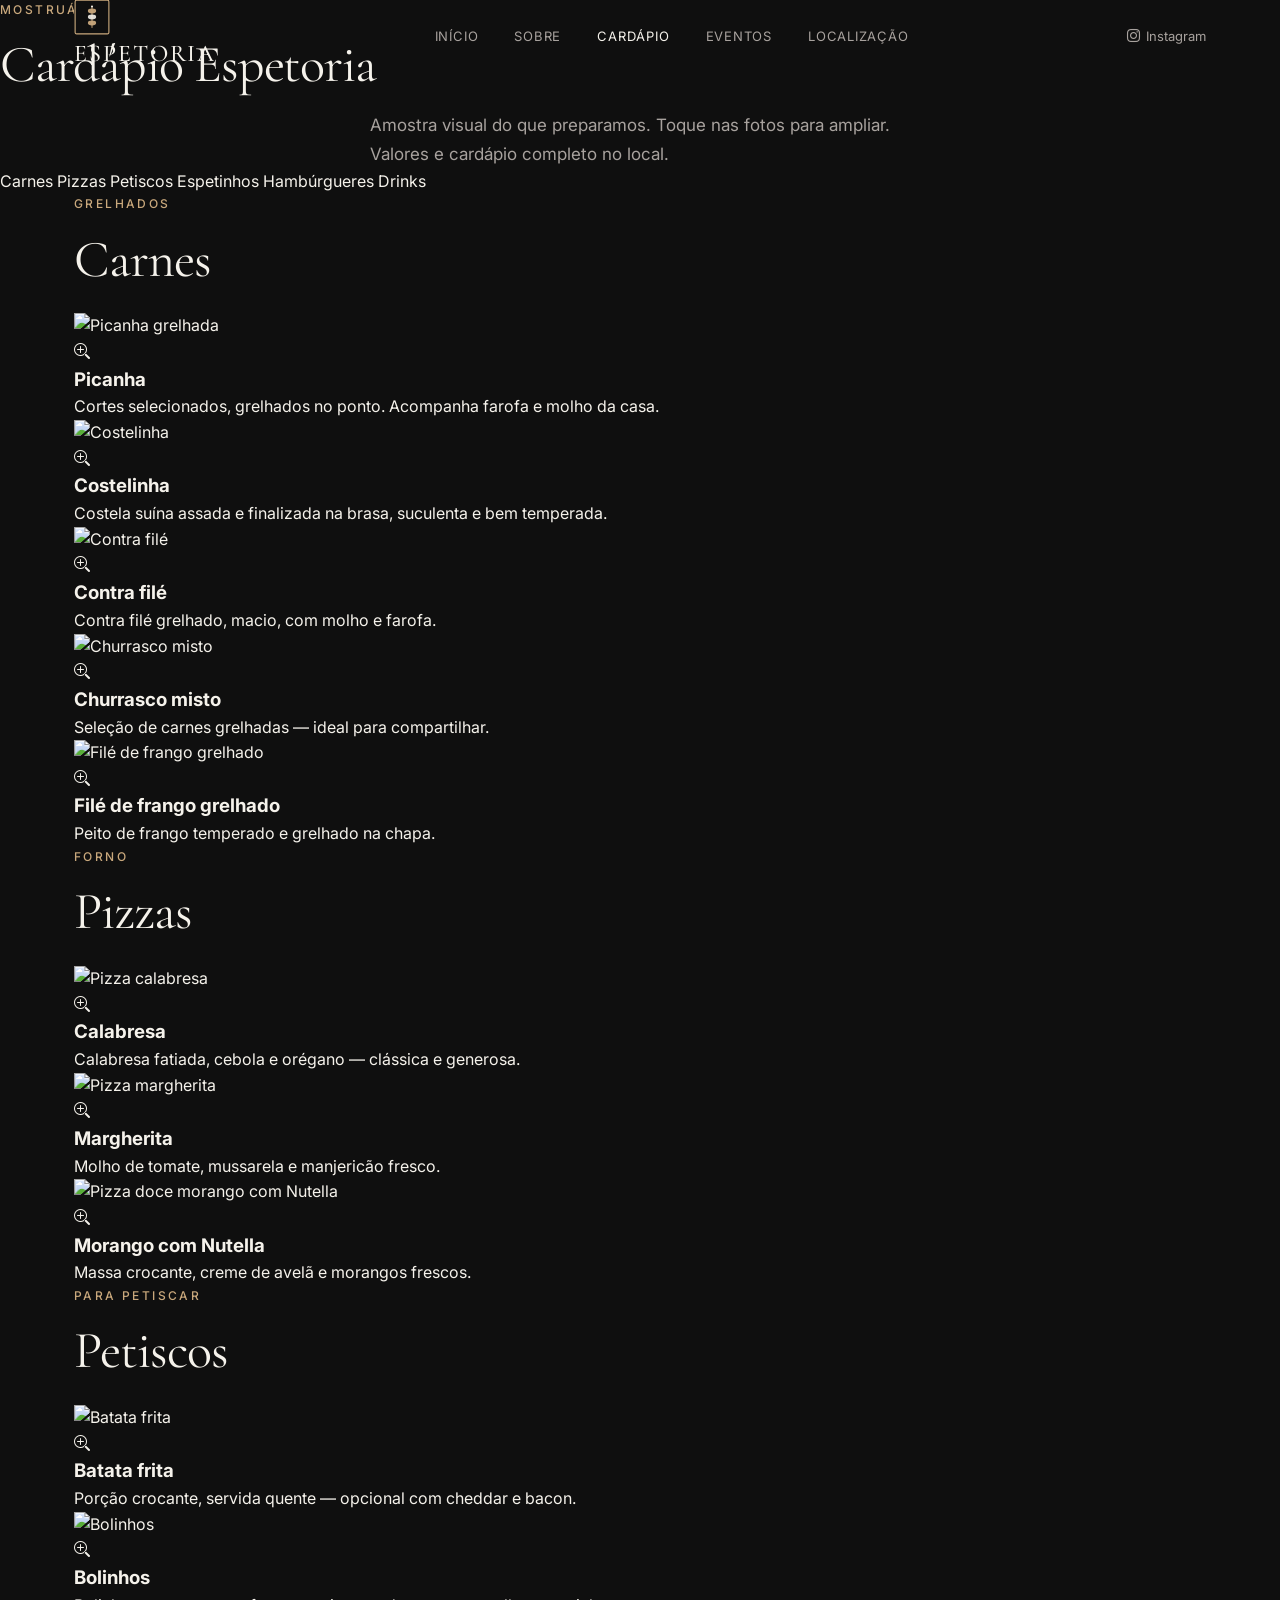
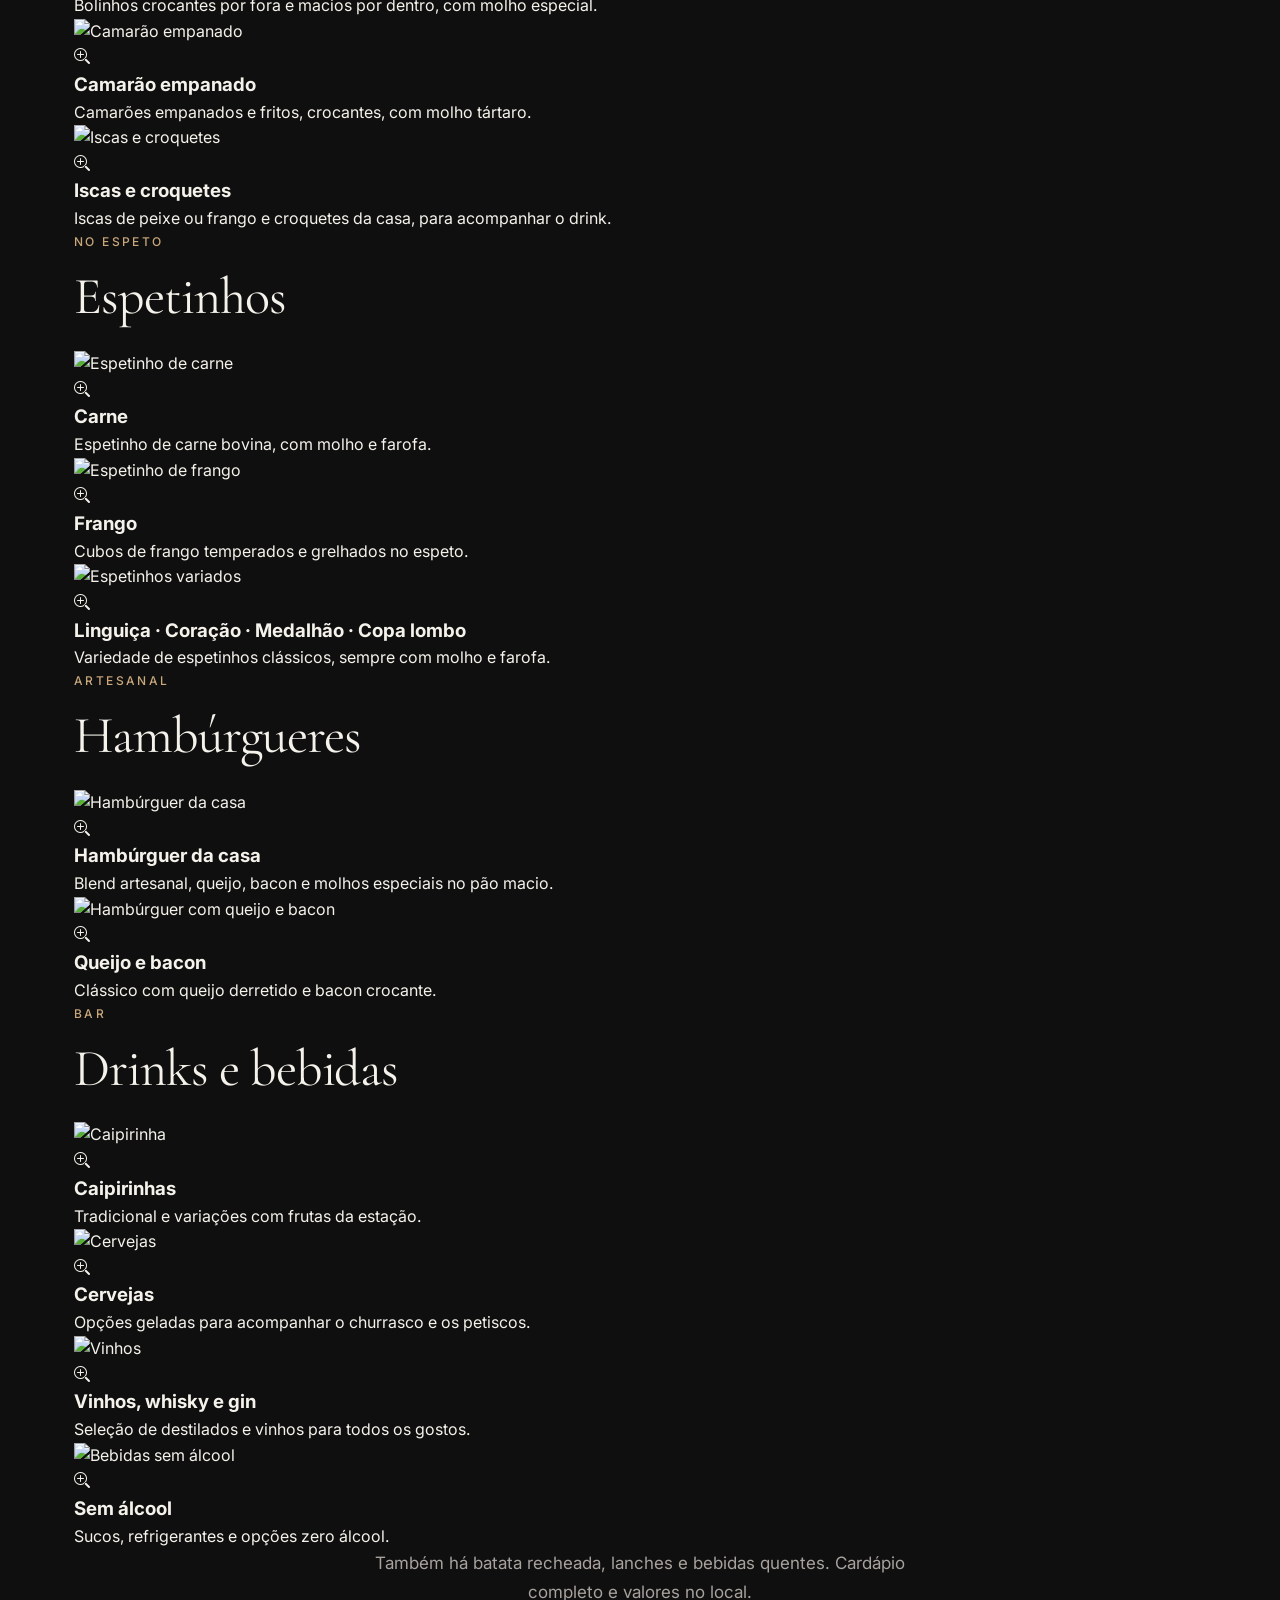
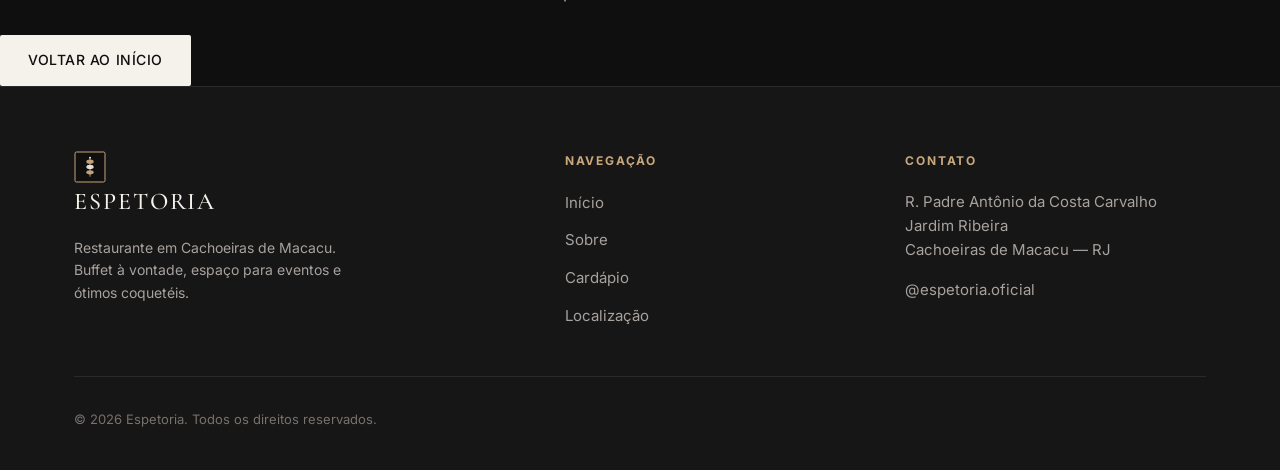
==== cardapio.html @ c61e9f89 "trocas" ====
<!DOCTYPE html>
<html lang="pt-BR">
<head>
  <meta charset="UTF-8">
  <meta name="viewport" content="width=device-width, initial-scale=1.0">
  <title>Cardápio — Espetoria</title>
  <meta name="description" content="Mostruário visual do cardápio da Espetoria: carnes, pizzas, petiscos, espetinhos, hambúrgueres e drinks. Sem preços — valores no local.">
  
  <link rel="icon" type="image/svg+xml" href="assets/favicon.svg">
  <link rel="apple-touch-icon" href="assets/favicon.svg">
  <link rel="manifest" href="assets/site.webmanifest">
  
  <link rel="preconnect" href="https://fonts.googleapis.com">
  <link rel="preconnect" href="https://fonts.gstatic.com" crossorigin>
  <link href="https://fonts.googleapis.com/css2?family=Cormorant+Garamond:ital,wght@0,400;0,500;0,600;1,400&family=Inter:wght@300;400;500;600&display=swap" rel="stylesheet">
  <link rel="stylesheet" href="https://cdn.jsdelivr.net/npm/bootstrap-icons@1.11.3/font/bootstrap-icons.min.css">
  <link rel="stylesheet" href="css/style.css">
</head>
<body>
  <header class="navbar scrolled" role="banner">
    <div class="container">
      <a href="index.html#inicio" class="logo" aria-label="Espetoria — Início">
        <img src="assets/logo.svg" alt="" width="36" height="36" class="logo-mark">
        <span>Espetoria</span>
      </a>
      
      <nav class="nav-links" aria-label="Navegação principal">
        <a href="index.html#inicio">Início</a>
        <a href="index.html#sobre">Sobre</a>
        <a href="cardapio.html" class="active">Cardápio</a>
        <a href="index.html#eventos">Eventos</a>
        <a href="index.html#localizacao">Localização</a>
      </nav>
      
      <a href="https://www.instagram.com/espetoria.oficial/" target="_blank" rel="noopener noreferrer" class="nav-instagram" aria-label="Instagram da Espetoria">
        <i class="bi bi-instagram" aria-hidden="true"></i>
        <span>Instagram</span>
      </a>
      
      <button class="menu-toggle" aria-label="Abrir menu" aria-expanded="false" aria-controls="mobile-nav">
        <span></span>
        <span></span>
        <span></span>
      </button>
    </div>
  </header>
  
  <div class="mobile-backdrop" id="mobile-backdrop" hidden></div>
  <nav class="mobile-nav" id="mobile-nav" aria-label="Menu mobile">
    <div class="mobile-nav-header">
      <a href="index.html#inicio" class="logo mobile-nav-logo">
        <img src="assets/logo.svg" alt="" width="32" height="32" class="logo-mark">
        <span>Espetoria</span>
      </a>
      <button class="mobile-nav-close" aria-label="Fechar menu" type="button">
        <span></span>
        <span></span>
      </button>
    </div>
    <div class="mobile-nav-body">
      <a href="index.html#inicio">Início</a>
      <a href="index.html#sobre">Sobre</a>
      <a href="cardapio.html">Cardápio</a>
      <a href="index.html#eventos">Eventos</a>
      <a href="index.html#galeria">Galeria</a>
      <a href="index.html#localizacao">Localização</a>
    </div>
    <div class="mobile-nav-footer">
      <a href="https://www.instagram.com/espetoria.oficial/" target="_blank" rel="noopener noreferrer" class="mobile-ig">
        <i class="bi bi-instagram" aria-hidden="true"></i>
        Instagram
      </a>
      <a href="https://wa.me/5521996330508" target="_blank" rel="noopener noreferrer" class="mobile-wa">
        <i class="bi bi-whatsapp" aria-hidden="true"></i>
        WhatsApp
      </a>
    </div>
  </nav>

  <main class="menu-page">
    <div class="menu-hero">
      <p class="section-label">Mostruário</p>
      <h1 class="section-title" style="margin-bottom: 16px;">Cardápio Espetoria</h1>
      <p class="section-text" style="margin: 0 auto;">
        Amostra visual do que preparamos. Toque nas fotos para ampliar. Valores e cardápio completo no local.
      </p>
    </div>

    <nav class="menu-cats" aria-label="Categorias do cardápio">
      <a href="#carnes" class="menu-cat-link">Carnes</a>
      <a href="#pizzas" class="menu-cat-link">Pizzas</a>
      <a href="#petiscos" class="menu-cat-link">Petiscos</a>
      <a href="#espetinhos" class="menu-cat-link">Espetinhos</a>
      <a href="#hamburgueres" class="menu-cat-link">Hambúrgueres</a>
      <a href="#drinks" class="menu-cat-link">Drinks</a>
    </nav>

    <!-- CARNES -->
    <section class="menu-section" id="carnes">
      <div class="container">
        <div class="menu-section-header">
          <p class="section-label">Grelhados</p>
          <h2 class="section-title">Carnes</h2>
        </div>
        <div class="dish-grid">
          <article class="dish-card">
            <div class="dish-card-img" data-lightbox data-src="https://images.unsplash.com/photo-1544025162-d76694265947?w=1400&q=85" data-caption="Picanha">
              <img src="https://images.unsplash.com/photo-1544025162-d76694265947?w=800&q=80" alt="Picanha grelhada" loading="lazy" decoding="async">
              <span class="dish-zoom-hint"><i class="bi bi-zoom-in"></i></span>
            </div>
            <div class="dish-card-body">
              <h3>Picanha</h3>
              <p>Cortes selecionados, grelhados no ponto. Acompanha farofa e molho da casa.</p>
            </div>
          </article>
          <article class="dish-card">
            <div class="dish-card-img" data-lightbox data-src="https://images.unsplash.com/photo-1529692236671-f1f6cf9683ba?w=1400&q=85" data-caption="Costelinha">
              <img src="https://images.unsplash.com/photo-1529692236671-f1f6cf9683ba?w=800&q=80" alt="Costelinha" loading="lazy" decoding="async">
              <span class="dish-zoom-hint"><i class="bi bi-zoom-in"></i></span>
            </div>
            <div class="dish-card-body">
              <h3>Costelinha</h3>
              <p>Costela suína assada e finalizada na brasa, suculenta e bem temperada.</p>
            </div>
          </article>
          <article class="dish-card">
            <div class="dish-card-img" data-lightbox data-src="https://images.unsplash.com/photo-1600891964092-4316c288032e?w=1400&q=85" data-caption="Contra filé">
              <img src="https://images.unsplash.com/photo-1600891964092-4316c288032e?w=800&q=80" alt="Contra filé" loading="lazy" decoding="async">
              <span class="dish-zoom-hint"><i class="bi bi-zoom-in"></i></span>
            </div>
            <div class="dish-card-body">
              <h3>Contra filé</h3>
              <p>Contra filé grelhado, macio, com molho e farofa.</p>
            </div>
          </article>
          <article class="dish-card">
            <div class="dish-card-img" data-lightbox data-src="https://images.unsplash.com/photo-1555939594-58d7cb561ad1?w=1400&q=85" data-caption="Churrasco misto">
              <img src="https://images.unsplash.com/photo-1555939594-58d7cb561ad1?w=800&q=80" alt="Churrasco misto" loading="lazy" decoding="async">
              <span class="dish-zoom-hint"><i class="bi bi-zoom-in"></i></span>
            </div>
            <div class="dish-card-body">
              <h3>Churrasco misto</h3>
              <p>Seleção de carnes grelhadas — ideal para compartilhar.</p>
            </div>
          </article>
          <article class="dish-card">
            <div class="dish-card-img" data-lightbox data-src="https://images.unsplash.com/photo-1598103442097-8b74394b95c6?w=1400&q=85" data-caption="Filé de frango grelhado">
              <img src="https://images.unsplash.com/photo-1598103442097-8b74394b95c6?w=800&q=80" alt="Filé de frango grelhado" loading="lazy" decoding="async">
              <span class="dish-zoom-hint"><i class="bi bi-zoom-in"></i></span>
            </div>
            <div class="dish-card-body">
              <h3>Filé de frango grelhado</h3>
              <p>Peito de frango temperado e grelhado na chapa.</p>
            </div>
          </article>
        </div>
      </div>
    </section>

    <!-- PIZZAS -->
    <section class="menu-section" id="pizzas">
      <div class="container">
        <div class="menu-section-header">
          <p class="section-label">Forno</p>
          <h2 class="section-title">Pizzas</h2>
        </div>
        <div class="dish-grid">
          <article class="dish-card">
            <div class="dish-card-img" data-lightbox data-src="https://images.unsplash.com/photo-1565299624946-b28f40a0ae38?w=1400&q=85" data-caption="Pizza calabresa">
              <img src="https://images.unsplash.com/photo-1565299624946-b28f40a0ae38?w=800&q=80" alt="Pizza calabresa" loading="lazy" decoding="async">
              <span class="dish-zoom-hint"><i class="bi bi-zoom-in"></i></span>
            </div>
            <div class="dish-card-body">
              <h3>Calabresa</h3>
              <p>Calabresa fatiada, cebola e orégano — clássica e generosa.</p>
            </div>
          </article>
          <article class="dish-card">
            <div class="dish-card-img" data-lightbox data-src="https://images.unsplash.com/photo-1574071318508-1cdbab80d002?w=1400&q=85" data-caption="Pizza margherita">
              <img src="https://images.unsplash.com/photo-1574071318508-1cdbab80d002?w=800&q=80" alt="Pizza margherita" loading="lazy" decoding="async">
              <span class="dish-zoom-hint"><i class="bi bi-zoom-in"></i></span>
            </div>
            <div class="dish-card-body">
              <h3>Margherita</h3>
              <p>Molho de tomate, mussarela e manjericão fresco.</p>
            </div>
          </article>
          <article class="dish-card">
            <div class="dish-card-img" data-lightbox data-src="https://images.unsplash.com/photo-1513104890138-7c749659a591?w=1400&q=85" data-caption="Morango com Nutella">
              <img src="https://images.unsplash.com/photo-1513104890138-7c749659a591?w=800&q=80" alt="Pizza doce morango com Nutella" loading="lazy" decoding="async">
              <span class="dish-zoom-hint"><i class="bi bi-zoom-in"></i></span>
            </div>
            <div class="dish-card-body">
              <h3>Morango com Nutella</h3>
              <p>Massa crocante, creme de avelã e morangos frescos.</p>
            </div>
          </article>
        </div>
      </div>
    </section>

    <!-- PETISCOS -->
    <section class="menu-section" id="petiscos">
      <div class="container">
        <div class="menu-section-header">
          <p class="section-label">Para petiscar</p>
          <h2 class="section-title">Petiscos</h2>
        </div>
        <div class="dish-grid">
          <article class="dish-card">
            <div class="dish-card-img" data-lightbox data-src="https://images.unsplash.com/photo-1630384060421-cb20d0e0649d?w=1400&q=85" data-caption="Batata frita">
              <img src="https://images.unsplash.com/photo-1630384060421-cb20d0e0649d?w=800&q=80" alt="Batata frita" loading="lazy" decoding="async">
              <span class="dish-zoom-hint"><i class="bi bi-zoom-in"></i></span>
            </div>
            <div class="dish-card-body">
              <h3>Batata frita</h3>
              <p>Porção crocante, servida quente — opcional com cheddar e bacon.</p>
            </div>
          </article>
          <article class="dish-card">
            <div class="dish-card-img" data-lightbox data-src="https://images.unsplash.com/photo-1601050690597-df0568f70950?w=1400&q=85" data-caption="Bolinhos">
              <img src="https://images.unsplash.com/photo-1601050690597-df0568f70950?w=800&q=80" alt="Bolinhos" loading="lazy" decoding="async">
              <span class="dish-zoom-hint"><i class="bi bi-zoom-in"></i></span>
            </div>
            <div class="dish-card-body">
              <h3>Bolinhos</h3>
              <p>Bolinhos crocantes por fora e macios por dentro, com molho especial.</p>
            </div>
          </article>
          <article class="dish-card">
            <div class="dish-card-img" data-lightbox data-src="https://images.unsplash.com/photo-1599487488170-d11ec9c172f3?w=1400&q=85" data-caption="Camarão empanado">
              <img src="https://images.unsplash.com/photo-1599487488170-d11ec9c172f3?w=800&q=80" alt="Camarão empanado" loading="lazy" decoding="async">
              <span class="dish-zoom-hint"><i class="bi bi-zoom-in"></i></span>
            </div>
            <div class="dish-card-body">
              <h3>Camarão empanado</h3>
              <p>Camarões empanados e fritos, crocantes, com molho tártaro.</p>
            </div>
          </article>
          <article class="dish-card">
            <div class="dish-card-img" data-lightbox data-src="https://images.unsplash.com/photo-1626645738196-c2a7c87a8f58?w=1400&q=85" data-caption="Iscas e croquetes">
              <img src="https://images.unsplash.com/photo-1626645738196-c2a7c87a8f58?w=800&q=80" alt="Iscas e croquetes" loading="lazy" decoding="async">
              <span class="dish-zoom-hint"><i class="bi bi-zoom-in"></i></span>
            </div>
            <div class="dish-card-body">
              <h3>Iscas e croquetes</h3>
              <p>Iscas de peixe ou frango e croquetes da casa, para acompanhar o drink.</p>
            </div>
          </article>
        </div>
      </div>
    </section>

    <!-- ESPETINHOS -->
    <section class="menu-section" id="espetinhos">
      <div class="container">
        <div class="menu-section-header">
          <p class="section-label">No espeto</p>
          <h2 class="section-title">Espetinhos</h2>
        </div>
        <div class="dish-grid">
          <article class="dish-card">
            <div class="dish-card-img" data-lightbox data-src="https://images.unsplash.com/photo-1555939594-58d7cb561ad1?w=1400&q=85" data-caption="Espetinho de carne">
              <img src="https://images.unsplash.com/photo-1555939594-58d7cb561ad1?w=800&q=80" alt="Espetinho de carne" loading="lazy" decoding="async">
              <span class="dish-zoom-hint"><i class="bi bi-zoom-in"></i></span>
            </div>
            <div class="dish-card-body">
              <h3>Carne</h3>
              <p>Espetinho de carne bovina, com molho e farofa.</p>
            </div>
          </article>
          <article class="dish-card">
            <div class="dish-card-img" data-lightbox data-src="https://images.unsplash.com/photo-1527477396000-e27163b481c2?w=1400&q=85" data-caption="Espetinho de frango">
              <img src="https://images.unsplash.com/photo-1527477396000-e27163b481c2?w=800&q=80" alt="Espetinho de frango" loading="lazy" decoding="async">
              <span class="dish-zoom-hint"><i class="bi bi-zoom-in"></i></span>
            </div>
            <div class="dish-card-body">
              <h3>Frango</h3>
              <p>Cubos de frango temperados e grelhados no espeto.</p>
            </div>
          </article>
          <article class="dish-card">
            <div class="dish-card-img" data-lightbox data-src="https://images.unsplash.com/photo-1603360946369-dc9bb6258143?w=1400&q=85" data-caption="Linguiça, coração, medalhão e copa lombo">
              <img src="https://images.unsplash.com/photo-1603360946369-dc9bb6258143?w=800&q=80" alt="Espetinhos variados" loading="lazy" decoding="async">
              <span class="dish-zoom-hint"><i class="bi bi-zoom-in"></i></span>
            </div>
            <div class="dish-card-body">
              <h3>Linguiça · Coração · Medalhão · Copa lombo</h3>
              <p>Variedade de espetinhos clássicos, sempre com molho e farofa.</p>
            </div>
          </article>
        </div>
      </div>
    </section>

    <!-- HAMBÚRGUERES -->
    <section class="menu-section" id="hamburgueres">
      <div class="container">
        <div class="menu-section-header">
          <p class="section-label">Artesanal</p>
          <h2 class="section-title">Hambúrgueres</h2>
        </div>
        <div class="dish-grid">
          <article class="dish-card">
            <div class="dish-card-img" data-lightbox data-src="https://images.unsplash.com/photo-1568901346375-23c9450c58cd?w=1400&q=85" data-caption="Hambúrguer da casa">
              <img src="https://images.unsplash.com/photo-1568901346375-23c9450c58cd?w=800&q=80" alt="Hambúrguer da casa" loading="lazy" decoding="async">
              <span class="dish-zoom-hint"><i class="bi bi-zoom-in"></i></span>
            </div>
            <div class="dish-card-body">
              <h3>Hambúrguer da casa</h3>
              <p>Blend artesanal, queijo, bacon e molhos especiais no pão macio.</p>
            </div>
          </article>
          <article class="dish-card">
            <div class="dish-card-img" data-lightbox data-src="https://images.unsplash.com/photo-1553979459-d2229ba7433b?w=1400&q=85" data-caption="Queijo e bacon">
              <img src="https://images.unsplash.com/photo-1553979459-d2229ba7433b?w=800&q=80" alt="Hambúrguer com queijo e bacon" loading="lazy" decoding="async">
              <span class="dish-zoom-hint"><i class="bi bi-zoom-in"></i></span>
            </div>
            <div class="dish-card-body">
              <h3>Queijo e bacon</h3>
              <p>Clássico com queijo derretido e bacon crocante.</p>
            </div>
          </article>
        </div>
      </div>
    </section>

    <!-- DRINKS -->
    <section class="menu-section" id="drinks">
      <div class="container">
        <div class="menu-section-header">
          <p class="section-label">Bar</p>
          <h2 class="section-title">Drinks e bebidas</h2>
        </div>
        <div class="dish-grid">
          <article class="dish-card">
            <div class="dish-card-img" data-lightbox data-src="https://images.unsplash.com/photo-1514362545857-3bc165247c3a?w=1400&q=85" data-caption="Caipirinhas">
              <img src="https://images.unsplash.com/photo-1514362545857-3bc165247c3a?w=800&q=80" alt="Caipirinha" loading="lazy" decoding="async">
              <span class="dish-zoom-hint"><i class="bi bi-zoom-in"></i></span>
            </div>
            <div class="dish-card-body">
              <h3>Caipirinhas</h3>
              <p>Tradicional e variações com frutas da estação.</p>
            </div>
          </article>
          <article class="dish-card">
            <div class="dish-card-img" data-lightbox data-src="https://images.unsplash.com/photo-1608270586620-248524c67de9?w=1400&q=85" data-caption="Cervejas">
              <img src="https://images.unsplash.com/photo-1608270586620-248524c67de9?w=800&q=80" alt="Cervejas" loading="lazy" decoding="async">
              <span class="dish-zoom-hint"><i class="bi bi-zoom-in"></i></span>
            </div>
            <div class="dish-card-body">
              <h3>Cervejas</h3>
              <p>Opções geladas para acompanhar o churrasco e os petiscos.</p>
            </div>
          </article>
          <article class="dish-card">
            <div class="dish-card-img" data-lightbox data-src="https://images.unsplash.com/photo-1510812431401-41d2bd2722f3?w=1400&q=85" data-caption="Vinhos, whisky e gin">
              <img src="https://images.unsplash.com/photo-1510812431401-41d2bd2722f3?w=800&q=80" alt="Vinhos" loading="lazy" decoding="async">
              <span class="dish-zoom-hint"><i class="bi bi-zoom-in"></i></span>
            </div>
            <div class="dish-card-body">
              <h3>Vinhos, whisky e gin</h3>
              <p>Seleção de destilados e vinhos para todos os gostos.</p>
            </div>
          </article>
          <article class="dish-card">
            <div class="dish-card-img" data-lightbox data-src="https://images.unsplash.com/photo-1544145945-f90425340c7e?w=1400&q=85" data-caption="Bebidas sem álcool">
              <img src="https://images.unsplash.com/photo-1544145945-f90425340c7e?w=800&q=80" alt="Bebidas sem álcool" loading="lazy" decoding="async">
              <span class="dish-zoom-hint"><i class="bi bi-zoom-in"></i></span>
            </div>
            <div class="dish-card-body">
              <h3>Sem álcool</h3>
              <p>Sucos, refrigerantes e opções zero álcool.</p>
            </div>
          </article>
        </div>
      </div>
    </section>

    <div class="menu-back">
      <p class="section-text" style="margin: 0 auto 28px; text-align: center;">
        Também há batata recheada, lanches e bebidas quentes. Cardápio completo e valores no local.
      </p>
      <a href="index.html#inicio" class="btn btn-primary">Voltar ao início</a>
    </div>
  </main>

  <!-- Lightbox -->
  <div class="lightbox" id="lightbox" role="dialog" aria-modal="true" aria-label="Ampliar imagem" hidden>
    <button class="lightbox-close" id="lightbox-close" aria-label="Fechar">
      <i class="bi bi-x-lg"></i>
    </button>
    <button class="lightbox-nav lightbox-prev" id="lightbox-prev" aria-label="Anterior">
      <i class="bi bi-chevron-left"></i>
    </button>
    <div class="lightbox-inner">
      <img class="lightbox-img" id="lightbox-img" src="" alt="">
      <p class="lightbox-caption" id="lightbox-caption"></p>
    </div>
    <button class="lightbox-nav lightbox-next" id="lightbox-next" aria-label="Próxima">
      <i class="bi bi-chevron-right"></i>
    </button>
  </div>

  <footer class="footer" role="contentinfo">
    <div class="container">
      <div class="footer-grid">
        <div class="footer-brand">
          <a href="index.html#inicio" class="logo">
            <img src="assets/logo.svg" alt="" width="32" height="32" class="logo-mark">
            <span>Espetoria</span>
          </a>
          <p>Restaurante em Cachoeiras de Macacu. Buffet à vontade, espaço para eventos e ótimos coquetéis.</p>
        </div>
        <div class="footer-nav">
          <h4>Navegação</h4>
          <ul>
            <li><a href="index.html#inicio">Início</a></li>
            <li><a href="index.html#sobre">Sobre</a></li>
            <li><a href="cardapio.html">Cardápio</a></li>
            <li><a href="index.html#localizacao">Localização</a></li>
          </ul>
        </div>
        <div class="footer-contact">
          <h4>Contato</h4>
          <p>R. Padre Antônio da Costa Carvalho<br>Jardim Ribeira<br>Cachoeiras de Macacu — RJ</p>
          <p style="margin-top: 16px;">
            <a href="https://www.instagram.com/espetoria.oficial/" target="_blank" rel="noopener noreferrer">@espetoria.oficial</a>
          </p>
        </div>
      </div>
      <div class="footer-bottom">
        <span>&copy; 2026 Espetoria. Todos os direitos reservados.</span>
      </div>
    </div>
  </footer>

  <script src="js/app.js" defer></script>
</body>
</html>
---- css/style.css ----
/* ============================================
   ESPETORIA — Premium Institutional Website
   ============================================ */

:root {
  --color-bg: #0f0f0f;
  --color-bg-alt: #161616;
  --color-surface: #1c1c1c;
  --color-text: #f5f2eb;
  --color-text-muted: #a8a29e;
  --color-text-soft: #78716c;
  --color-border: #2a2a2a;
  --color-accent: #c9a87c;
  --color-accent-soft: rgba(201, 168, 124, 0.15);
  --color-white: #ffffff;
  --color-offwhite: #faf8f5;
  
  --font-serif: "Cormorant Garamond", Georgia, "Times New Roman", serif;
  --font-sans: "Inter", -apple-system, BlinkMacSystemFont, "Segoe UI", Roboto, sans-serif;
  
  --container: 1180px;
  --nav-height: 72px;
  --transition: 0.3s cubic-bezier(0.4, 0, 0.2, 1);
  --radius: 2px;
}

*, *::before, *::after {
  box-sizing: border-box;
  margin: 0;
  padding: 0;
}

html {
  scroll-behavior: smooth;
  -webkit-text-size-adjust: 100%;
}

body {
  font-family: var(--font-sans);
  font-size: 16px;
  line-height: 1.6;
  color: var(--color-text);
  background-color: var(--color-bg);
  -webkit-font-smoothing: antialiased;
  -moz-osx-font-smoothing: grayscale;
  overflow-x: hidden;
}

img {
  max-width: 100%;
  height: auto;
  display: block;
}

a {
  color: inherit;
  text-decoration: none;
  transition: color var(--transition);
}

button {
  font-family: inherit;
  border: none;
  background: none;
  cursor: pointer;
  color: inherit;
}

ul, ol {
  list-style: none;
}

/* Focus visible for accessibility */
:focus-visible {
  outline: 2px solid var(--color-accent);
  outline-offset: 3px;
}

/* Reduced motion */
@media (prefers-reduced-motion: reduce) {
  html { scroll-behavior: auto; }
  *, *::before, *::after {
    animation-duration: 0.01ms !important;
    animation-iteration-count: 1 !important;
    transition-duration: 0.01ms !important;
  }
}

/* ========== UTILITIES ========== */
.container {
  width: 100%;
  max-width: var(--container);
  margin: 0 auto;
  padding: 0 24px;
}

.section {
  padding: 100px 0;
}

.section-label {
  font-size: 0.75rem;
  letter-spacing: 0.2em;
  text-transform: uppercase;
  color: var(--color-accent);
  margin-bottom: 16px;
  font-weight: 500;
}

.section-title {
  font-family: var(--font-serif);
  font-size: clamp(2rem, 5vw, 3.25rem);
  font-weight: 400;
  line-height: 1.15;
  letter-spacing: -0.02em;
  margin-bottom: 24px;
}

.section-text {
  font-size: 1.0625rem;
  color: var(--color-text-muted);
  max-width: 540px;
  line-height: 1.7;
}

.btn {
  display: inline-flex;
  align-items: center;
  justify-content: center;
  gap: 8px;
  padding: 14px 28px;
  font-size: 0.875rem;
  font-weight: 500;
  letter-spacing: 0.04em;
  text-transform: uppercase;
  border-radius: var(--radius);
  transition: all var(--transition);
  white-space: nowrap;
}

.btn-primary {
  background: var(--color-text);
  color: var(--color-bg);
}

.btn-primary:hover {
  background: var(--color-accent);
  color: var(--color-bg);
}

.btn-secondary {
  background: transparent;
  color: var(--color-text);
  border: 1px solid var(--color-border);
}

.btn-secondary:hover {
  border-color: var(--color-accent);
  color: var(--color-accent);
}

.btn-outline {
  background: transparent;
  color: var(--color-text);
  border: 1px solid rgba(255,255,255,0.3);
}

.btn-outline:hover {
  background: var(--color-white);
  color: var(--color-bg);
  border-color: var(--color-white);
}

/* ========== NAVBAR ========== */
.navbar {
  position: fixed;
  top: 0;
  left: 0;
  right: 0;
  z-index: 1000;
  height: var(--nav-height);
  display: flex;
  align-items: center;
  transition: background var(--transition), box-shadow var(--transition);
}

.navbar.scrolled {
  background: rgba(15, 15, 15, 0.92);
  backdrop-filter: blur(12px);
  -webkit-backdrop-filter: blur(12px);
  box-shadow: 0 1px 0 var(--color-border);
}

.navbar .container {
  display: flex;
  align-items: center;
  justify-content: space-between;
}

.logo {
  font-family: var(--font-serif);
  font-size: 1.5rem;
  font-weight: 500;
  letter-spacing: 0.08em;
  text-transform: uppercase;
  color: var(--color-text);
}

.nav-links {
  display: none;
  align-items: center;
  gap: 36px;
}

.nav-links a {
  font-size: 0.8125rem;
  font-weight: 400;
  letter-spacing: 0.06em;
  text-transform: uppercase;
  color: var(--color-text-muted);
  position: relative;
}

.nav-links a:hover,
.nav-links a.active {
  color: var(--color-text);
}

.nav-links a::after {
  content: '';
  position: absolute;
  bottom: -4px;
  left: 0;
  width: 0;
  height: 1px;
  background: var(--color-accent);
  transition: width var(--transition);
}

.nav-links a:hover::after {
  width: 100%;
}

.nav-instagram {
  display: none;
  align-items: center;
  gap: 6px;
  font-size: 0.8125rem;
  color: var(--color-text-muted);
}

.nav-instagram:hover {
  color: var(--color-accent);
}

.menu-toggle {
  display: flex;
  flex-direction: column;
  justify-content: center;
  gap: 6px;
  width: 32px;
  height: 32px;
  z-index: 1001;
}

.menu-toggle span {
  display: block;
  width: 100%;
  height: 1.5px;
  background: var(--color-text);
  transition: all 0.3s ease;
  transform-origin: center;
}

.menu-toggle.active span:nth-child(1) {
  transform: translateY(7.5px) rotate(45deg);
}

.menu-toggle.active span:nth-child(2) {
  opacity: 0;
}

.menu-toggle.active span:nth-child(3) {
  transform: translateY(-7.5px) rotate(-45deg);
}

/* Mobile Nav */
.mobile-nav {
  position: fixed;
  inset: 0;
  background: var(--color-bg);
  z-index: 999;
  display: flex;
  flex-direction: column;
  justify-content: center;
  align-items: center;
  gap: 28px;
  opacity: 0;
  visibility: hidden;
  transition: all 0.35s ease;
}

.mobile-nav.open {
  opacity: 1;
  visibility: visible;
}

.mobile-nav a {
  font-family: var(--font-serif);
  font-size: 1.75rem;
  font-weight: 400;
  color: var(--color-text-muted);
  transition: color var(--transition);
}

.mobile-nav a:hover {
  color: var(--color-text);
}

.mobile-nav .mobile-ig {
  margin-top: 20px;
  font-size: 0.875rem;
  letter-spacing: 0.1em;
  text-transform: uppercase;
  color: var(--color-accent);
}

@media (min-width: 992px) {
  .nav-links { display: flex; }
  .nav-instagram { display: flex; }
  .menu-toggle { display: none; }
}

/* ========== HERO ========== */
.hero {
  position: relative;
  min-height: 100vh;
  min-height: 100dvh;
  display: flex;
  align-items: center;
  justify-content: center;
  overflow: hidden;
}

.hero-bg {
  position: absolute;
  inset: 0;
  z-index: 0;
}

.hero-bg img {
  width: 100%;
  height: 100%;
  object-fit: cover;
  object-position: center;
}

.hero-overlay {
  position: absolute;
  inset: 0;
  background: linear-gradient(
    to bottom,
    rgba(15,15,15,0.55) 0%,
    rgba(15,15,15,0.4) 40%,
    rgba(15,15,15,0.7) 100%
  );
  z-index: 1;
}

.hero-content {
  position: relative;
  z-index: 2;
  text-align: center;
  padding: 0 24px;
  max-width: 720px;
}

.hero-title {
  font-family: var(--font-serif);
  font-size: clamp(3rem, 10vw, 5.5rem);
  font-weight: 400;
  letter-spacing: 0.12em;
  text-transform: uppercase;
  margin-bottom: 20px;
  line-height: 1;
}

.hero-subtitle {
  font-size: 1.125rem;
  color: rgba(245, 242, 235, 0.85);
  margin-bottom: 40px;
  font-weight: 300;
  letter-spacing: 0.02em;
}

.hero-actions {
  display: flex;
  flex-wrap: wrap;
  gap: 16px;
  justify-content: center;
}

/* ========== SOBRE ========== */
.sobre {
  background: var(--color-white);
  color:var(--color-bg)
}

.sobre-grid {
  display: grid;
  grid-template-columns: 1fr;
  gap: 48px;
  align-items: center;
}

.sobre-visual {
  position: relative;
  aspect-ratio: 4/5;
  overflow: hidden;
  background: var(--color-surface);
}

.sobre-visual img {
  width: 100%;
  height: 100%;
  object-fit: cover;
}

.tent {
  max-width: 480px;
}

.sobre-features {
  margin-top: 40px;
  display: flex;
  flex-direction: column;
  gap: 28px;
}

.feature {
  border-left: 1px solid var(--color-border);
  padding-left: 20px;
}

.feature h3 {
  font-family: var(--font-serif);
  font-size: 1.25rem;
  font-weight: 500;
  margin-bottom: 6px;
}

.feature p {
  font-size: 0.9375rem;
  color: var(--color-text-muted);
  line-height: 1.6;
}

@media (min-width: 768px) {
  .sobre-grid {
    grid-template-columns: 1fr 1fr;
    gap: 80px;
  }
}

/* ========== DESTAQUES ========== */
.destaques {
  background: var(--color-bg-alt);
}

.destaques-header {
  margin-bottom: 56px;
}

.destaques-grid {
  display: grid;
  grid-template-columns: 1fr;
  gap: 24px;
}

.destaque-card {
  background: var(--color-surface);
  padding: 36px 32px;
  border: 1px solid var(--color-border);
  transition: border-color var(--transition);
}

.destaque-card:hover {
  border-color: rgba(201, 168, 124, 0.4);
}

.destaque-card.featured {
  grid-column: 1 / -1;
  padding: 48px 40px;
}

.destaque-cat {
  font-size: 0.6875rem;
  letter-spacing: 0.15em;
  text-transform: uppercase;
  color: var(--color-accent);
  margin-bottom: 12px;
  display: block;
}

.destaque-nome {
  font-family: var(--font-serif);
  font-size: 1.5rem;
  font-weight: 400;
  margin-bottom: 12px;
}

.destaque-card.featured .destaque-nome {
  font-size: 2rem;
}

.destaque-desc {
  font-size: 0.9375rem;
  color: var(--color-text-muted);
  margin-bottom: 16px;
  line-height: 1.6;
  max-width: 420px;
}

.destaque-obs {
  display: block;
  font-size: 0.8125rem;
  color: var(--color-text-soft);
  margin-bottom: 8px;
}

.destaque-preco {
  display: none;
}

@media (min-width: 640px) {
  .destaques-grid {
    grid-template-columns: repeat(2, 1fr);
  }
  .destaque-card.featured {
    grid-column: 1 / -1;
  }
}

@media (min-width: 1024px) {
  .destaques-grid {
    grid-template-columns: repeat(3, 1fr);
  }
  .destaque-card.featured {
    grid-column: span 2;
  }
}


/* ========== CARDÁPIO ========== */
.cardapio {
  background: var(--color-bg);
  padding-bottom: 120px;
}

.cardapio-header {
  margin-bottom: 56px;
  max-width: 520px;
}

.cardapio-intro {
  font-size: 1.0625rem;
  color: var(--color-text-muted);
  line-height: 1.7;
}

/* Layout: sidebar + content */
.menu-layout {
  display: grid;
  grid-template-columns: 1fr;
  gap: 40px;
  align-items: start;
}

@media (min-width: 900px) {
  .menu-layout {
    grid-template-columns: 240px 1fr;
    gap: 64px;
  }
}

/* Sidebar */
.menu-sidebar {
  position: relative;
}

@media (min-width: 900px) {
  .menu-sidebar {
    position: sticky;
    top: 100px;
  }
}

.menu-search-wrap {
  position: relative;
  margin-bottom: 28px;
}

.menu-search-wrap input {
  width: 100%;
  padding: 12px 16px 12px 42px;
  background: transparent;
  border: none;
  border-bottom: 1px solid var(--color-border);
  border-radius: 0;
  color: var(--color-text);
  font-size: 0.875rem;
  transition: border-color var(--transition);
}

.menu-search-wrap input::placeholder {
  color: var(--color-text-soft);
}

.menu-search-wrap input:focus {
  outline: none;
  border-bottom-color: var(--color-accent);
}

.menu-search-wrap .search-icon {
  position: absolute;
  left: 8px;
  top: 50%;
  transform: translateY(-50%);
  color: var(--color-text-soft);
  font-size: 0.95rem;
  pointer-events: none;
}

/* Category navigation */
.menu-nav {
  display: flex;
  flex-direction: column;
  gap: 28px;
}

.menu-nav-group {
  display: flex;
  flex-direction: column;
  gap: 4px;
}

.menu-nav-label {
  font-size: 0.6875rem;
  letter-spacing: 0.18em;
  text-transform: uppercase;
  color: var(--color-text-soft);
  margin-bottom: 8px;
  padding-left: 2px;
}

.menu-nav-list {
  display: flex;
  flex-direction: row;
  flex-wrap: nowrap;
  gap: 6px;
  overflow-x: auto;
  -webkit-overflow-scrolling: touch;
  scrollbar-width: none;
  padding-bottom: 4px;
}

.menu-nav-list::-webkit-scrollbar {
  display: none;
}

@media (min-width: 900px) {
  .menu-nav-list {
    flex-direction: column;
    overflow: visible;
    gap: 2px;
  }
}

.menu-nav-btn {
  flex-shrink: 0;
  text-align: left;
  padding: 8px 14px;
  font-size: 0.875rem;
  font-weight: 400;
  color: var(--color-text-muted);
  border-radius: 2px;
  transition: color var(--transition), background var(--transition);
  white-space: nowrap;
  border: none;
  background: transparent;
  cursor: pointer;
}

@media (min-width: 900px) {
  .menu-nav-btn {
    padding: 9px 12px;
    border-left: 2px solid transparent;
    border-radius: 0;
  }
}

.menu-nav-btn:hover {
  color: var(--color-text);
}

.menu-nav-btn.active {
  color: var(--color-text);
  background: var(--color-accent-soft);
}

@media (min-width: 900px) {
  .menu-nav-btn.active {
    background: transparent;
    border-left-color: var(--color-accent);
    color: var(--color-text);
  }
}

/* Main content area */
.menu-main {
  min-height: 320px;
}

.menu-panel {
  animation: menuFade 0.35s ease;
}

@keyframes menuFade {
  from { opacity: 0; transform: translateY(8px); }
  to { opacity: 1; transform: translateY(0); }
}

@media (prefers-reduced-motion: reduce) {
  .menu-panel {
    animation: none;
  }
}

/* Hero image for key categories */
.menu-panel-hero {
  position: relative;
  margin-bottom: 36px;
  overflow: hidden;
  aspect-ratio: 2.2 / 1;
  max-height: 280px;
  background: var(--color-surface);
}

.menu-panel-hero img {
  width: 100%;
  height: 100%;
  object-fit: cover;
}

.menu-panel-hero-overlay {
  position: absolute;
  inset: 0;
  background: linear-gradient(to top, rgba(15,15,15,0.85) 0%, rgba(15,15,15,0.2) 55%, transparent 100%);
  display: flex;
  flex-direction: column;
  justify-content: flex-end;
  padding: 28px 28px 24px;
}

.menu-panel-hero .menu-panel-title {
  color: var(--color-text);
  margin-bottom: 0;
  border: none;
  padding: 0;
}

.menu-panel-hero .menu-panel-intro {
  color: rgba(245,242,235,0.8);
  margin-top: 6px;
}

/* Header without image */
.menu-panel-header {
  margin-bottom: 28px;
  padding-bottom: 16px;
  border-bottom: 1px solid var(--color-border);
}

.menu-panel-title {
  font-family: var(--font-serif);
  font-size: clamp(1.75rem, 3vw, 2.25rem);
  font-weight: 400;
  letter-spacing: -0.01em;
  line-height: 1.15;
}

.menu-panel-intro {
  font-size: 0.875rem;
  color: var(--color-text-soft);
  margin-top: 8px;
  line-height: 1.5;
}

/* Item list — printed menu style */
.menu-list {
  list-style: none;
  display: flex;
  flex-direction: column;
  gap: 0;
}

.mi {
  display: flex;
  flex-wrap: wrap;
  align-items: baseline;
  justify-content: space-between;
  gap: 8px 24px;
  padding: 16px 0;
  border-bottom: 1px solid rgba(42, 42, 42, 0.7);
}

.mi:last-child {
  border-bottom: none;
}

.mi-name {
  font-family: var(--font-serif);
  font-size: 1.1875rem;
  font-weight: 400;
  color: var(--color-text);
  line-height: 1.3;
}

.mi-obs {
  font-size: 0.8125rem;
  color: var(--color-text-soft);
  letter-spacing: 0.01em;
}

/* Dense lists (beverages, lanches) */
.menu-list.dense {
  display: grid;
  grid-template-columns: 1fr;
  gap: 0;
}

@media (min-width: 560px) {
  .menu-list.dense {
    grid-template-columns: 1fr 1fr;
    column-gap: 40px;
  }
}

.menu-list.dense .mi {
  padding: 11px 0;
}

.menu-list.dense .mi-name {
  font-family: var(--font-sans);
  font-size: 0.9375rem;
  font-weight: 400;
}

.menu-list.dense .mi-obs {
  font-size: 0.75rem;
}

.no-results {
  text-align: center;
  padding: 64px 20px;
  color: var(--color-text-muted);
  font-size: 0.9375rem;
}

.no-results[hidden] {
  display: none;
}

/* ========== GALERIA ========== */
.galeria {
  background: var(--color-bg-alt);
}

.galeria-grid {
  display: grid;
  grid-template-columns: 1fr;
  gap: 16px;
}

.galeria-item {
  position: relative;
  overflow: hidden;
  background: var(--color-surface);
}

.galeria-item img {
  width: 100%;
  height: 100%;
  object-fit: cover;
  transition: transform 0.6s ease;
}

.galeria-item:hover img {
  transform: scale(1.03);
}

.galeria-item.large {
  aspect-ratio: 16/10;
}

.galeria-item.medium {
  aspect-ratio: 4/3;
}

@media (min-width: 768px) {
  .galeria-grid {
    grid-template-columns: 2fr 1fr;
    grid-template-rows: 1fr 1fr;
    gap: 16px;
    height: 560px;
  }
  .galeria-item.large {
    grid-row: 1 / 3;
    aspect-ratio: auto;
    height: 100%;
  }
  .galeria-item.medium {
    aspect-ratio: auto;
    height: 100%;
  }
}

/* ========== EVENTOS ========== */
.eventos {
  background: var(--color-white);
  color:var(--color-bg)
}

.eventos-content {
  max-width: 560px;
}

/* ========== INSTAGRAM ========== */
.instagram {
  background: var(--color-bg-alt);
  text-align: center;
}

.instagram .section-title {
  margin-bottom: 16px;
}

.instagram .section-text {
  margin: 0 auto 32px;
}

/* ========== LOCALIZAÇÃO ========== */
.localizacao {
  background: var(--color-white);
  color:var(--color-bg)
}

.localizacao-grid {
  display: grid;
  grid-template-columns: 1fr;
  gap: 48px;
}

.localizacao-info h3 {
  font-family: var(--font-serif);
  font-size: 1.5rem;
  font-weight: 400;
  margin-bottom: 20px;
}

.address {
  font-size: 1.0625rem;
  color: var(--color-bg);
  line-height: 1.7;
  margin-bottom: 28px;
}

.info-block {
  margin-bottom: 32px;
}

.info-block h4 {
  font-size: 0.75rem;
  letter-spacing: 0.15em;
  text-transform: uppercase;
  color: var(--color-bg);
  margin-bottom: 12px;
}

.info-block p,
.info-block li {
  font-size: 0.9375rem;
  color: var(--color-bg);
  line-height: 1.7;
}

.hours-list {
  display: flex;
  flex-direction: column;
  gap: 6px;
}

.hours-list li {
  display: flex;
  justify-content: space-between;
  max-width: 280px;
}

.hours-list .day {
  color: var(--color-bg);
}

.map-placeholder {
  background: var(--color-surface);
  border: 1px solid var(--color-border);
  aspect-ratio: 16 / 10;
  overflow: hidden;
  position: relative;
}

.map-placeholder iframe {
  position: absolute;
  inset: 0;
  width: 100%;
  height: 100%;
  border: 0;
  display: block;
}
@media (min-width: 768px) {
  .localizacao-grid {
    grid-template-columns: 1fr 1.2fr;
    gap: 64px;
    align-items: start;
  }
}

/* ========== FOOTER ========== */
.footer {
  background: var(--color-bg-alt);
  border-top: 1px solid var(--color-border);
  padding: 64px 0 40px;
}

.footer-grid {
  display: grid;
  grid-template-columns: 1fr;
  gap: 40px;
  margin-bottom: 48px;
}

.footer-brand .logo {
  margin-bottom: 16px;
  display: inline-block;
}

.footer-brand p {
  font-size: 0.875rem;
  color: var(--color-text-muted);
  max-width: 280px;
  line-height: 1.6;
}

.footer-nav h4,
.footer-contact h4 {
  font-size: 0.75rem;
  letter-spacing: 0.15em;
  text-transform: uppercase;
  color: var(--color-accent);
  margin-bottom: 20px;
}

.footer-nav ul {
  display: flex;
  flex-direction: column;
  gap: 12px;
}

.footer-nav a {
  font-size: 0.9375rem;
  color: var(--color-text-muted);
}

.footer-nav a:hover {
  color: var(--color-text);
}

.footer-contact p {
  font-size: 0.9375rem;
  color: var(--color-text-muted);
  margin-bottom: 8px;
}

.footer-contact a {
  color: var(--color-text-muted);
}

.footer-contact a:hover {
  color: var(--color-accent);
}

.footer-bottom {
  padding-top: 32px;
  border-top: 1px solid var(--color-border);
  display: flex;
  flex-wrap: wrap;
  justify-content: space-between;
  gap: 16px;
  font-size: 0.8125rem;
  color: var(--color-text-soft);
}

@media (min-width: 768px) {
  .footer-grid {
    grid-template-columns: 1.5fr 1fr 1fr;
  }
}

/* ========== RESPONSIVE TWEAKS ========== */
@media (max-width: 374px) {
  .container { padding: 0 16px; }
  .hero-actions { flex-direction: column; width: 100%; }
  .hero-actions .btn { width: 100%; }
  .section { padding: 72px 0; }
}

@media (min-width: 1400px) {
  :root { --container: 1280px; }
}

/* ========== A COZINHA (prévia) ========== */
.cozinha {
  background: var(--color-bg-alt);
}

.cozinha-header {
  margin-bottom: 48px;
  max-width: 520px;
}

.cozinha-grid {
  display: grid;
  grid-template-columns: 1fr;
  gap: 20px;
}

@media (min-width: 640px) {
  .cozinha-grid {
    grid-template-columns: 1fr 1fr;
  }
}

@media (min-width: 1024px) {
  .cozinha-grid {
    grid-template-columns: 1.4fr 1fr 1fr;
    grid-template-rows: auto auto;
    gap: 20px;
  }
  .cozinha-card--large {
    grid-row: span 2;
  }
}

.cozinha-card {
  background: var(--color-surface);
  border: 1px solid var(--color-border);
  overflow: hidden;
  display: flex;
  flex-direction: column;
  transition: border-color var(--transition);
}

.cozinha-card:hover {
  border-color: rgba(201, 168, 124, 0.35);
}

.cozinha-card-img {
  aspect-ratio: 4 / 3;
  overflow: hidden;
  background: var(--color-bg);
}

.cozinha-card--large .cozinha-card-img {
  aspect-ratio: 3 / 4;
}

@media (min-width: 1024px) {
  .cozinha-card--large .cozinha-card-img {
    flex: 1;
    aspect-ratio: auto;
    min-height: 280px;
  }
  .cozinha-card--large {
    height: 100%;
  }
}

.cozinha-card-img img {
  width: 100%;
  height: 100%;
  object-fit: cover;
  transition: transform 0.6s ease;
}

.cozinha-card:hover .cozinha-card-img img {
  transform: scale(1.03);
}

.cozinha-card-body {
  padding: 24px 22px 28px;
}

.cozinha-card-body h3 {
  font-family: var(--font-serif);
  font-size: 1.375rem;
  font-weight: 400;
  margin-bottom: 8px;
}

.cozinha-card-body p {
  font-size: 0.875rem;
  color: var(--color-text-muted);
  line-height: 1.6;
}

.cozinha-note {
  margin-top: 40px;
  font-size: 0.875rem;
  color: var(--color-text-soft);
  text-align: center;
  max-width: 480px;
  margin-left: auto;
  margin-right: auto;
  line-height: 1.6;
}

/* ========== EVENTOS (com destaque) ========== */
.eventos-header {
  margin-bottom: 48px;
  max-width: 520px;
}

.evento-destaque {
  display: grid;
  grid-template-columns: 1fr;
  gap: 0;
  border: 1px solid var(--color-border);
  background: var(--color-surface);
  overflow: hidden;
}

@media (min-width: 768px) {
  .evento-destaque {
    grid-template-columns: 1.15fr 1fr;
  }
}

.evento-destaque-img {
  aspect-ratio: 16 / 11;
  overflow: hidden;
  background: var(--color-bg);
}

@media (min-width: 768px) {
  .evento-destaque-img {
    aspect-ratio: auto;
    min-height: 100%;
  }
}

.evento-destaque-img img {
  width: 100%;
  height: 100%;
  object-fit: cover;
}

.evento-destaque-body {
  padding: 40px 32px;
  display: flex;
  flex-direction: column;
  justify-content: center;
}

@media (min-width: 768px) {
  .evento-destaque-body {
    padding: 48px 44px;
  }
}

.evento-label {
  font-size: 0.6875rem;
  letter-spacing: 0.18em;
  text-transform: uppercase;
  color: var(--color-accent);
  margin-bottom: 14px;
}

.evento-destaque-body h3 {
  font-family: var(--font-serif);
  font-size: clamp(1.5rem, 3vw, 1.875rem);
  font-weight: 400;
  margin-bottom: 16px;
  line-height: 1.2;
}

.evento-destaque-body p {
  font-size: 0.9375rem;
  color: var(--color-text-muted);
  line-height: 1.7;
  margin-bottom: 12px;
}

.evento-note {
  font-size: 0.8125rem !important;
  color: var(--color-text-soft) !important;
  margin-bottom: 28px !important;
}

/* Hide old destaques section styles if any remnant - section removed */
.destaques {
  display: none;
}
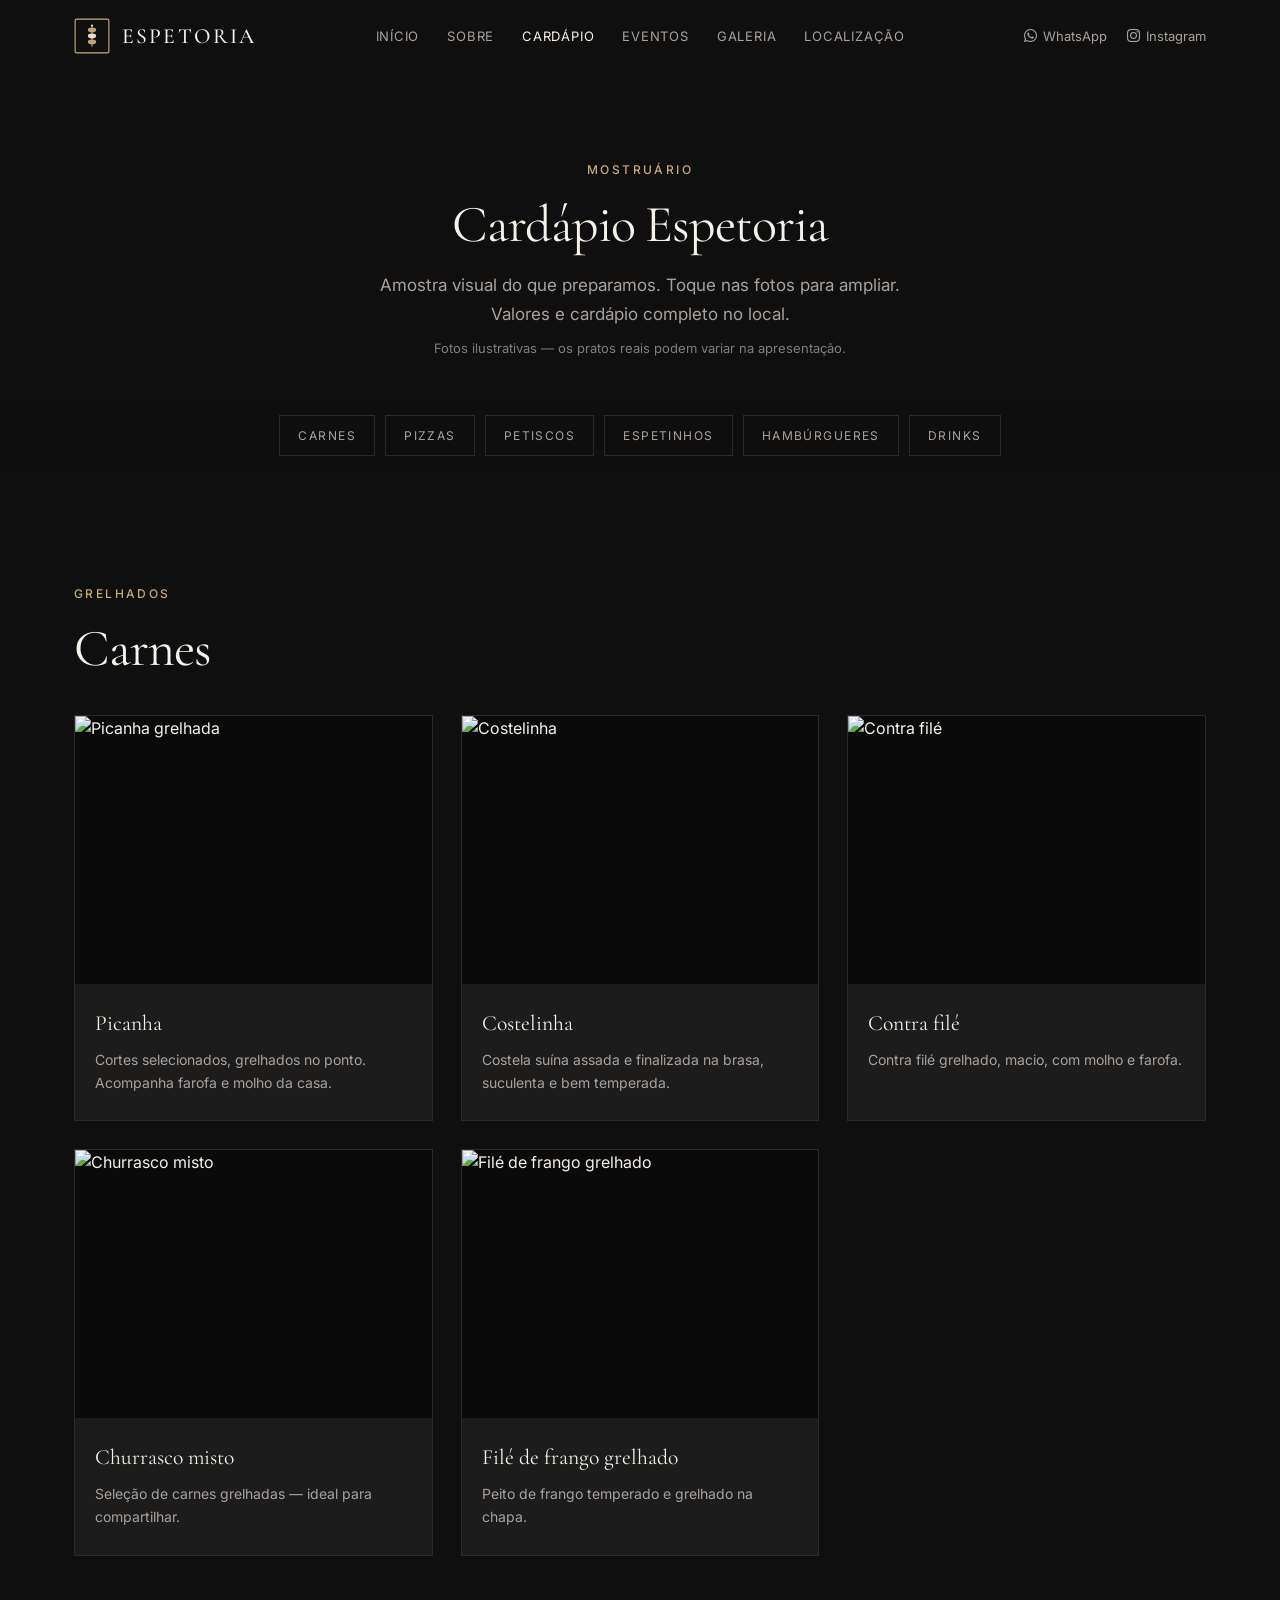
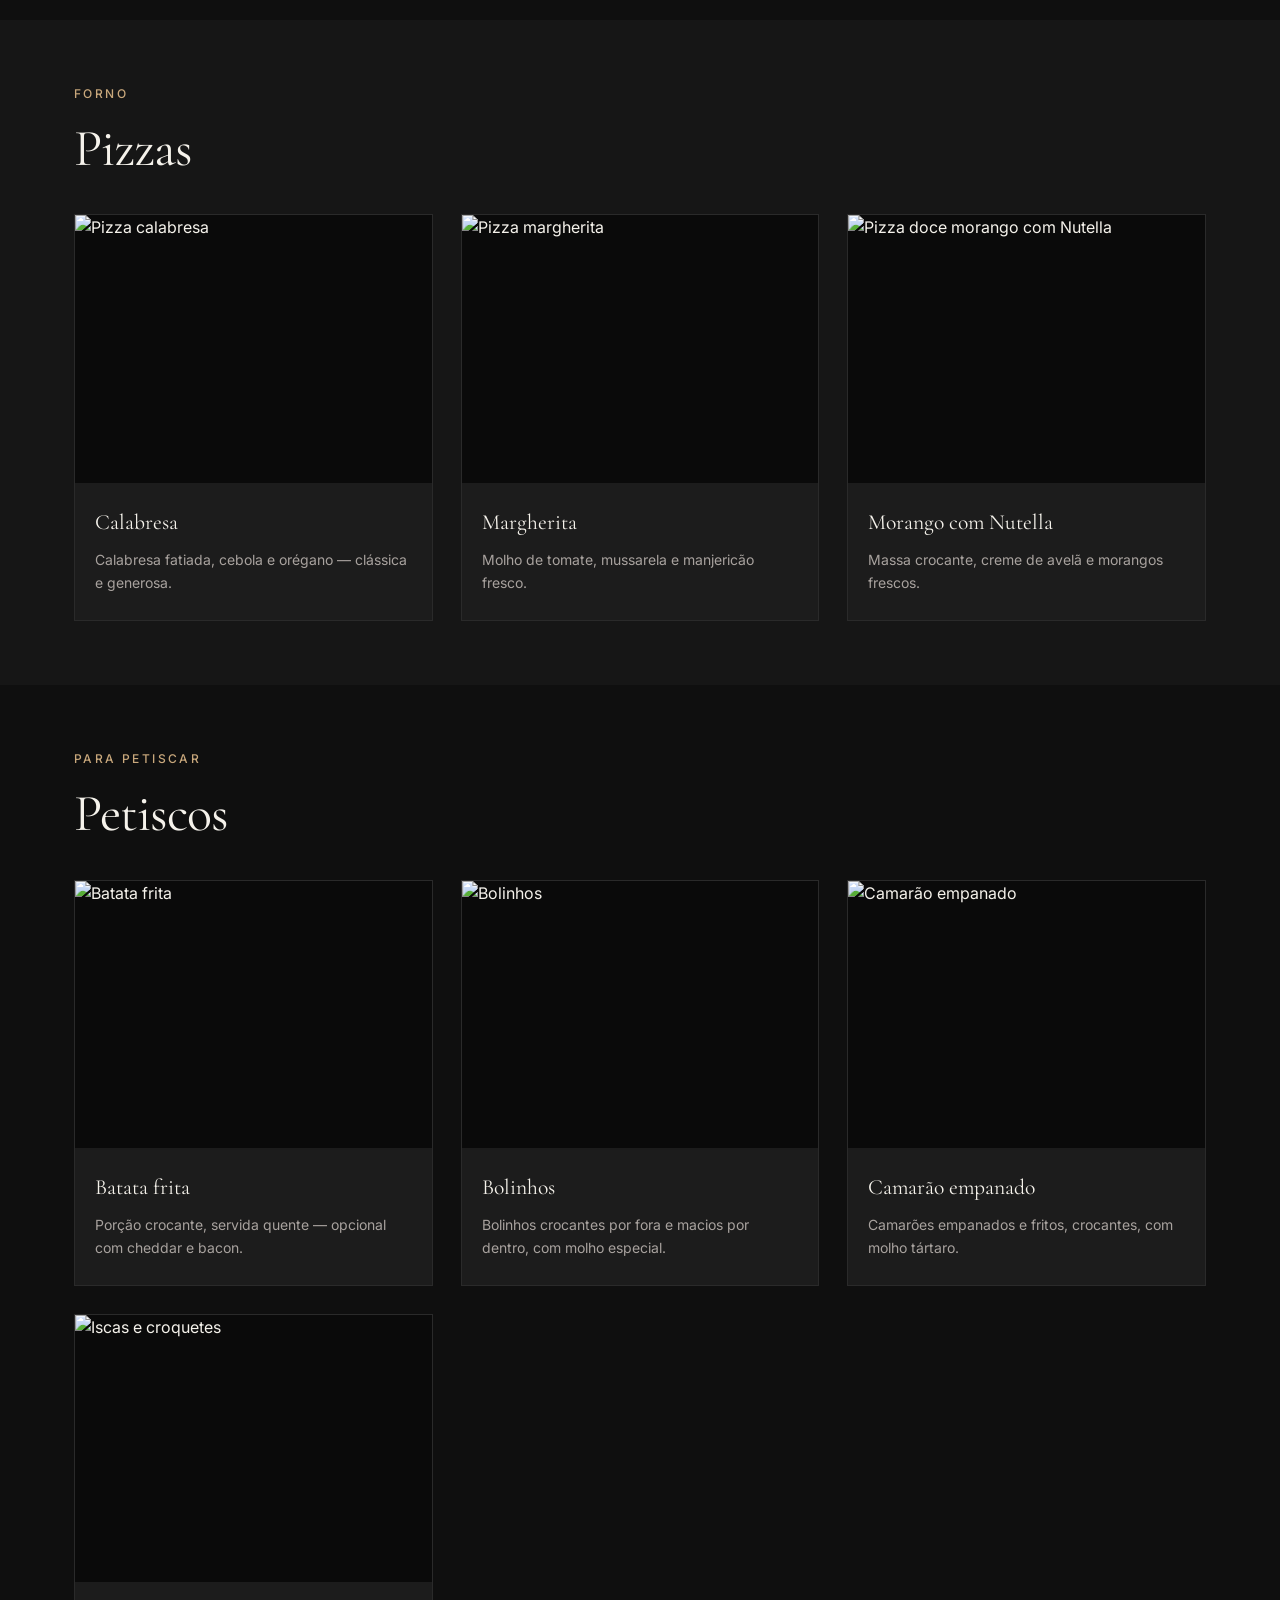
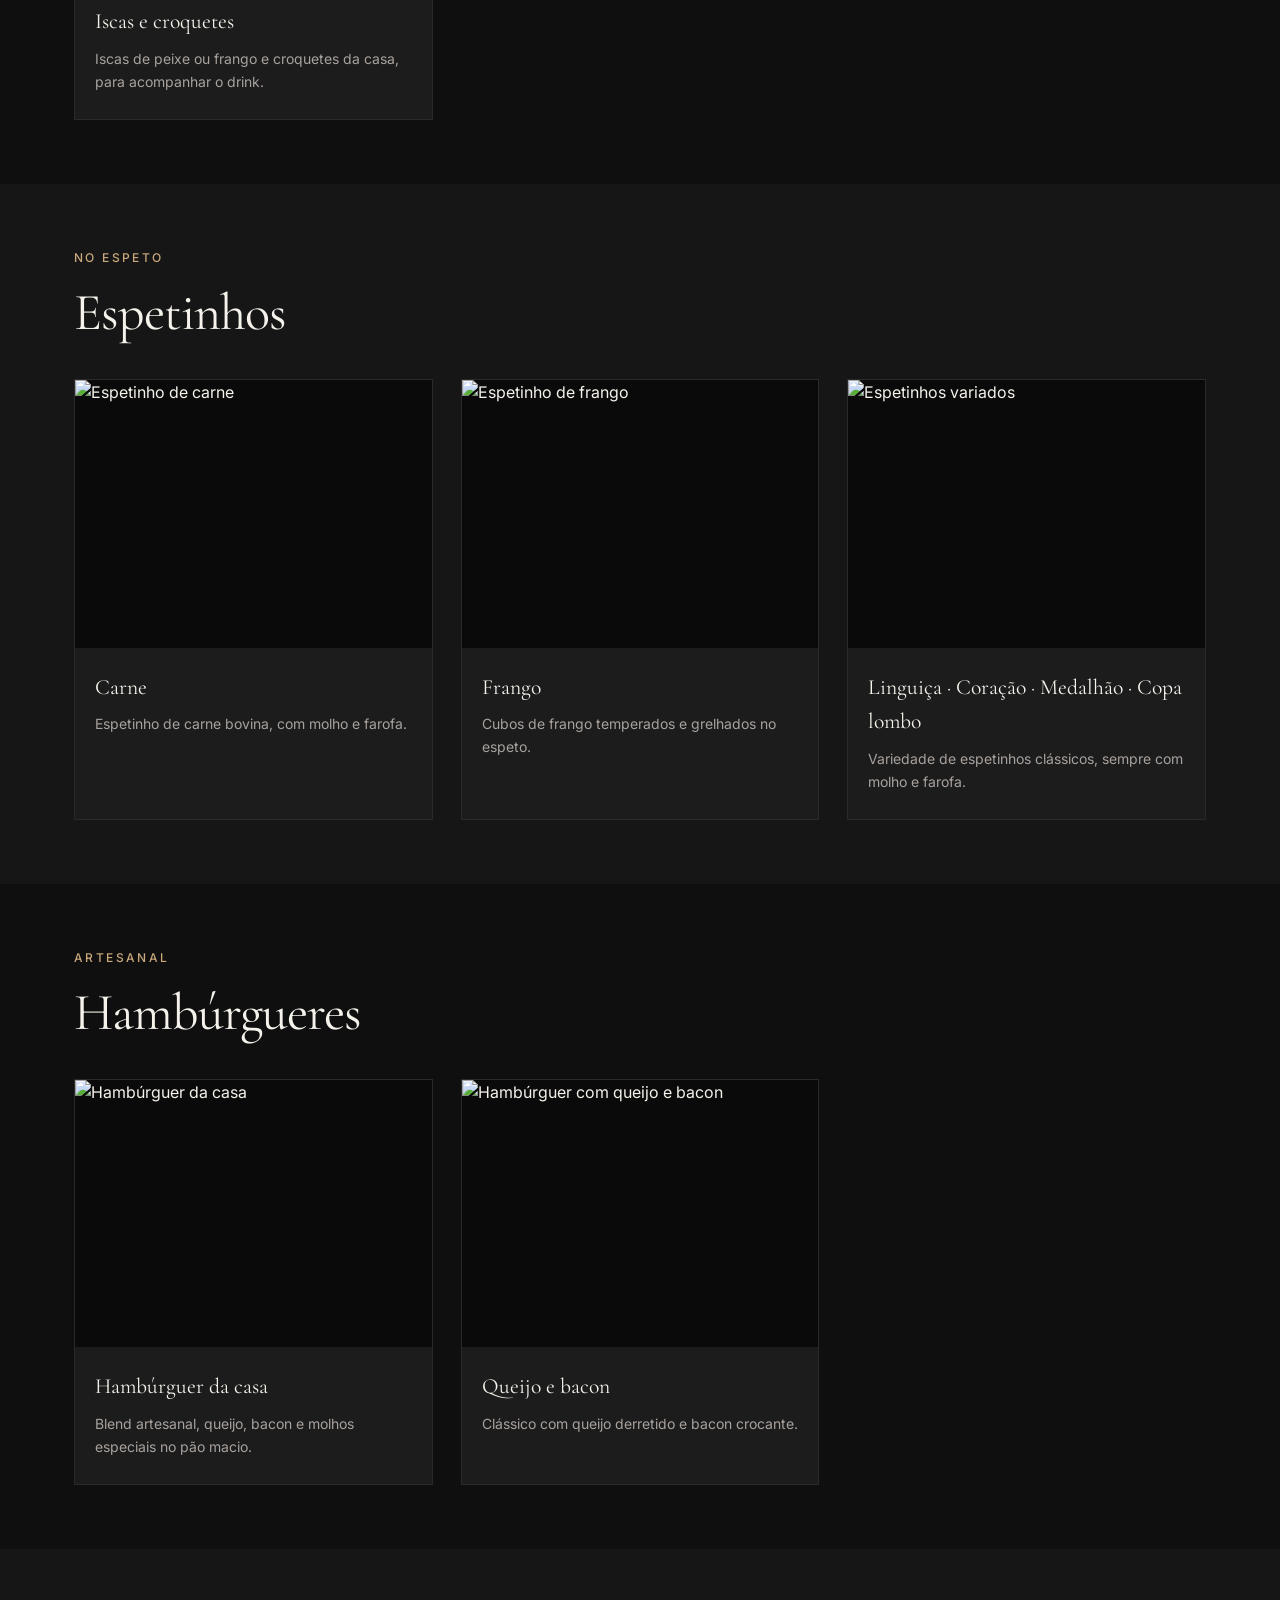
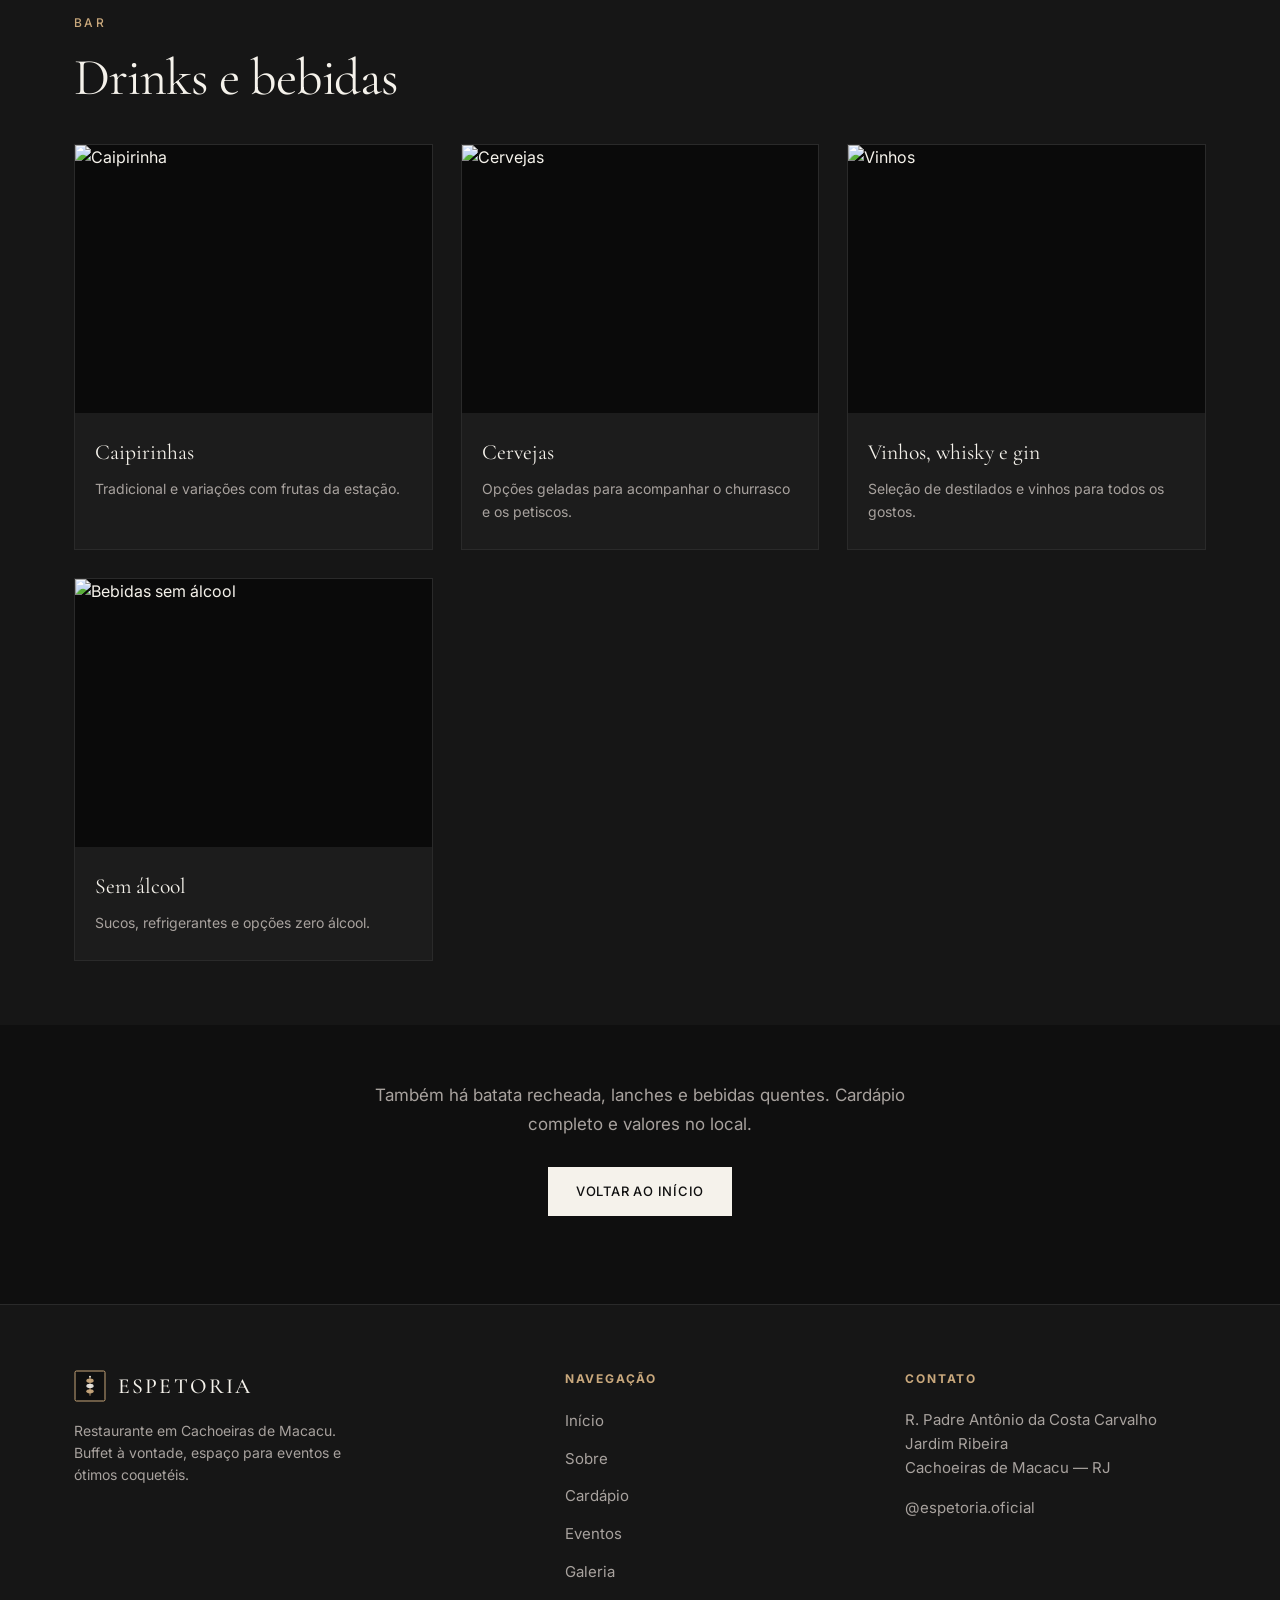
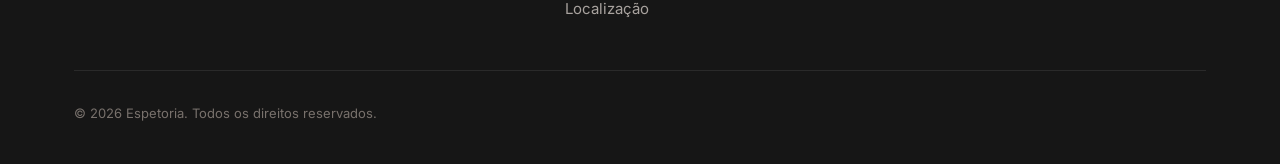
==== commit 64889663: "correção de erros" ====
--- a/cardapio.html
+++ b/cardapio.html
@@ -5,6 +5,14 @@
   <meta name="viewport" content="width=device-width, initial-scale=1.0">
   <title>Cardápio — Espetoria</title>
   <meta name="description" content="Mostruário visual do cardápio da Espetoria: carnes, pizzas, petiscos, espetinhos, hambúrgueres e drinks. Sem preços — valores no local.">
+  
+  <meta property="og:title" content="Cardápio — Espetoria">
+  <meta property="og:description" content="Carnes, pizzas, petiscos, espetinhos, hambúrgueres e drinks. Restaurante em Cachoeiras de Macacu, RJ.">
+  <meta property="og:type" content="website">
+  <meta property="og:url" content="https://espetoria.com.br/cardapio.html">
+  <meta property="og:image" content="https://images.unsplash.com/photo-1544025162-d76694265947?w=1200&q=80">
+  <meta property="og:locale" content="pt_BR">
+  <link rel="canonical" href="https://espetoria.com.br/cardapio.html">
   
   <link rel="icon" type="image/svg+xml" href="assets/favicon.svg">
   <link rel="apple-touch-icon" href="assets/favicon.svg">
@@ -29,13 +37,20 @@
         <a href="index.html#sobre">Sobre</a>
         <a href="cardapio.html" class="active">Cardápio</a>
         <a href="index.html#eventos">Eventos</a>
+        <a href="index.html#galeria">Galeria</a>
         <a href="index.html#localizacao">Localização</a>
       </nav>
       
-      <a href="https://www.instagram.com/espetoria.oficial/" target="_blank" rel="noopener noreferrer" class="nav-instagram" aria-label="Instagram da Espetoria">
-        <i class="bi bi-instagram" aria-hidden="true"></i>
-        <span>Instagram</span>
-      </a>
+      <div class="nav-actions">
+        <a href="https://wa.me/5521996330508" target="_blank" rel="noopener noreferrer" class="nav-instagram" aria-label="WhatsApp da Espetoria">
+          <i class="bi bi-whatsapp" aria-hidden="true"></i>
+          <span>WhatsApp</span>
+        </a>
+        <a href="https://www.instagram.com/espetoria.oficial/" target="_blank" rel="noopener noreferrer" class="nav-instagram" aria-label="Instagram da Espetoria">
+          <i class="bi bi-instagram" aria-hidden="true"></i>
+          <span>Instagram</span>
+        </a>
+      </div>
       
       <button class="menu-toggle" aria-label="Abrir menu" aria-expanded="false" aria-controls="mobile-nav">
         <span></span>
@@ -84,6 +99,9 @@
       <p class="section-text" style="margin: 0 auto;">
         Amostra visual do que preparamos. Toque nas fotos para ampliar. Valores e cardápio completo no local.
       </p>
+      <p class="section-text" style="margin: 8px auto 0; font-size: 0.8125rem; opacity: 0.75;">
+        Fotos ilustrativas — os pratos reais podem variar na apresentação.
+      </p>
     </div>
 
     <nav class="menu-cats" aria-label="Categorias do cardápio">
@@ -260,8 +278,8 @@
         </div>
         <div class="dish-grid">
           <article class="dish-card">
-            <div class="dish-card-img" data-lightbox data-src="https://images.unsplash.com/photo-1555939594-58d7cb561ad1?w=1400&q=85" data-caption="Espetinho de carne">
-              <img src="https://images.unsplash.com/photo-1555939594-58d7cb561ad1?w=800&q=80" alt="Espetinho de carne" loading="lazy" decoding="async">
+            <div class="dish-card-img" data-lightbox data-src="https://images.unsplash.com/photo-1529193591184-b1d58069ecdd?w=1400&q=85" data-caption="Espetinho de carne">
+              <img src="https://images.unsplash.com/photo-1529193591184-b1d58069ecdd?w=800&q=80" alt="Espetinho de carne" loading="lazy" decoding="async">
               <span class="dish-zoom-hint"><i class="bi bi-zoom-in"></i></span>
             </div>
             <div class="dish-card-body">
@@ -418,6 +436,8 @@
             <li><a href="index.html#inicio">Início</a></li>
             <li><a href="index.html#sobre">Sobre</a></li>
             <li><a href="cardapio.html">Cardápio</a></li>
+            <li><a href="index.html#eventos">Eventos</a></li>
+            <li><a href="index.html#galeria">Galeria</a></li>
             <li><a href="index.html#localizacao">Localização</a></li>
           </ul>
         </div>
--- a/css/style.css
+++ b/css/style.css
@@ -1,5 +1,5 @@
 /* ============================================
-   ESPETORIA — Premium Institutional Website
+   ESPETORIA — Site institucional
    ============================================ */
 
 :root {
@@ -11,17 +11,18 @@
   --color-text-soft: #78716c;
   --color-border: #2a2a2a;
   --color-accent: #c9a87c;
-  --color-accent-soft: rgba(201, 168, 124, 0.15);
-  --color-white: #ffffff;
-  --color-offwhite: #faf8f5;
-  
+  --color-white: #faf8f5;
+  --color-ink: #141414;
+  --color-ink-muted: #4a4540;
+  --color-ink-soft: #6b6560;
+  --color-line: rgba(20, 20, 20, 0.12);
+
   --font-serif: "Cormorant Garamond", Georgia, "Times New Roman", serif;
   --font-sans: "Inter", -apple-system, BlinkMacSystemFont, "Segoe UI", Roboto, sans-serif;
-  
+
   --container: 1180px;
   --nav-height: 72px;
   --transition: 0.3s cubic-bezier(0.4, 0, 0.2, 1);
-  --radius: 2px;
 }
 
 *, *::before, *::after {
@@ -66,17 +67,13 @@
   color: inherit;
 }
 
-ul, ol {
-  list-style: none;
-}
-
-/* Focus visible for accessibility */
+ul, ol { list-style: none; }
+
 :focus-visible {
   outline: 2px solid var(--color-accent);
   outline-offset: 3px;
 }
 
-/* Reduced motion */
 @media (prefers-reduced-motion: reduce) {
   html { scroll-behavior: auto; }
   *, *::before, *::after {
@@ -123,17 +120,57 @@
   line-height: 1.7;
 }
 
+/* Seções claras / escuras */
+.section-dark {
+  background: var(--color-bg);
+  color: var(--color-text);
+}
+
+.section-dark .section-text,
+.section-dark .feature p {
+  color: var(--color-text-muted);
+}
+
+.section-light {
+  background: var(--color-white);
+  color: var(--color-ink);
+}
+
+.section-light .section-label {
+  color: #9a7b52;
+}
+
+.section-light .section-title {
+  color: var(--color-ink);
+}
+
+.section-light .section-text {
+  color: var(--color-ink-muted);
+}
+
+.section-light .feature h3 {
+  color: var(--color-ink);
+}
+
+.section-light .feature p {
+  color: var(--color-ink-muted);
+}
+
+.section-light .feature {
+  border-left-color: var(--color-line);
+}
+
+/* Botões */
 .btn {
   display: inline-flex;
   align-items: center;
   justify-content: center;
   gap: 8px;
   padding: 14px 28px;
-  font-size: 0.875rem;
+  font-size: 0.8125rem;
   font-weight: 500;
-  letter-spacing: 0.04em;
+  letter-spacing: 0.06em;
   text-transform: uppercase;
-  border-radius: var(--radius);
   transition: all var(--transition);
   white-space: nowrap;
 }
@@ -148,27 +185,14 @@
   color: var(--color-bg);
 }
 
-.btn-secondary {
-  background: transparent;
-  color: var(--color-text);
-  border: 1px solid var(--color-border);
-}
-
-.btn-secondary:hover {
-  border-color: var(--color-accent);
-  color: var(--color-accent);
-}
-
-.btn-outline {
-  background: transparent;
-  color: var(--color-text);
-  border: 1px solid rgba(255,255,255,0.3);
-}
-
-.btn-outline:hover {
-  background: var(--color-white);
-  color: var(--color-bg);
-  border-color: var(--color-white);
+.btn-dark {
+  background: var(--color-ink);
+  color: var(--color-white);
+}
+
+.btn-dark:hover {
+  background: #9a7b52;
+  color: var(--color-white);
 }
 
 /* ========== NAVBAR ========== */
@@ -185,12 +209,22 @@
 }
 
 .navbar.scrolled {
-  background: rgba(15, 15, 15, 0.92);
-  backdrop-filter: blur(12px);
-  -webkit-backdrop-filter: blur(12px);
+  background: rgba(15, 15, 15, 0.94);
+  backdrop-filter: blur(14px);
+  -webkit-backdrop-filter: blur(14px);
   box-shadow: 0 1px 0 var(--color-border);
 }
 
+.navbar.menu-open .logo {
+  opacity: 0;
+  pointer-events: none;
+  transition: opacity 0.2s ease;
+}
+
+.navbar .logo {
+  transition: opacity 0.2s ease;
+}
+
 .navbar .container {
   display: flex;
   align-items: center;
@@ -198,18 +232,32 @@
 }
 
 .logo {
+  display: inline-flex;
+  align-items: center;
+  gap: 12px;
   font-family: var(--font-serif);
-  font-size: 1.5rem;
+  font-size: 1.35rem;
   font-weight: 500;
-  letter-spacing: 0.08em;
+  letter-spacing: 0.1em;
   text-transform: uppercase;
   color: var(--color-text);
 }
 
+.logo-mark {
+  width: 36px;
+  height: 36px;
+  flex-shrink: 0;
+}
+
+.footer-brand .logo-mark {
+  width: 32px;
+  height: 32px;
+}
+
 .nav-links {
   display: none;
   align-items: center;
-  gap: 36px;
+  gap: 28px;
 }
 
 .nav-links a {
@@ -241,6 +289,12 @@
   width: 100%;
 }
 
+.nav-actions {
+  display: none;
+  align-items: center;
+  gap: 20px;
+}
+
 .nav-instagram {
   display: none;
   align-items: center;
@@ -257,10 +311,12 @@
   display: flex;
   flex-direction: column;
   justify-content: center;
-  gap: 6px;
-  width: 32px;
-  height: 32px;
-  z-index: 1001;
+  gap: 5px;
+  width: 28px;
+  height: 28px;
+  z-index: 1102;
+  padding: 0;
+  position: relative;
 }
 
 .menu-toggle span {
@@ -273,62 +329,169 @@
 }
 
 .menu-toggle.active span:nth-child(1) {
-  transform: translateY(7.5px) rotate(45deg);
+  transform: translateY(6.5px) rotate(45deg);
 }
 
 .menu-toggle.active span:nth-child(2) {
   opacity: 0;
+  transform: scaleX(0);
 }
 
 .menu-toggle.active span:nth-child(3) {
-  transform: translateY(-7.5px) rotate(-45deg);
-}
-
-/* Mobile Nav */
+  transform: translateY(-6.5px) rotate(-45deg);
+}
+
+/* Backdrop */
+.mobile-backdrop {
+  position: fixed;
+  inset: 0;
+  z-index: 1100;
+  background: rgba(0, 0, 0, 0.55);
+  opacity: 0;
+  visibility: hidden;
+  transition: opacity 0.3s ease, visibility 0.3s ease;
+  backdrop-filter: blur(2px);
+  -webkit-backdrop-filter: blur(2px);
+}
+
+.mobile-backdrop.open {
+  opacity: 1;
+  visibility: visible;
+}
+
+/* Painel lateral */
 .mobile-nav {
   position: fixed;
-  inset: 0;
-  background: var(--color-bg);
-  z-index: 999;
+  top: 0;
+  right: 0;
+  bottom: 0;
+  width: min(320px, 88vw);
+  z-index: 1101;
+  background: #121212;
+  border-left: 1px solid var(--color-border);
   display: flex;
   flex-direction: column;
+  transform: translateX(100%);
+  visibility: hidden;
+  transition: transform 0.35s cubic-bezier(0.4, 0, 0.2, 1), visibility 0.35s;
+  box-shadow: -12px 0 40px rgba(0, 0, 0, 0.35);
+}
+
+.mobile-nav.open {
+  transform: translateX(0);
+  visibility: visible;
+}
+
+.mobile-nav-header {
+  display: flex;
+  align-items: center;
+  justify-content: space-between;
+  padding: 20px 22px;
+  border-bottom: 1px solid var(--color-border);
+  min-height: var(--nav-height);
+}
+
+.mobile-nav-logo {
+  font-size: 1.1rem;
+  gap: 10px;
+}
+
+.mobile-nav-logo .logo-mark {
+  width: 28px;
+  height: 28px;
+}
+
+.mobile-nav-close {
+  width: 36px;
+  height: 36px;
+  position: relative;
+  display: flex;
+  align-items: center;
   justify-content: center;
-  align-items: center;
-  gap: 28px;
-  opacity: 0;
-  visibility: hidden;
-  transition: all 0.35s ease;
-}
-
-.mobile-nav.open {
-  opacity: 1;
-  visibility: visible;
-}
-
-.mobile-nav a {
-  font-family: var(--font-serif);
-  font-size: 1.75rem;
+  flex-shrink: 0;
+}
+
+.mobile-nav-close span {
+  position: absolute;
+  width: 16px;
+  height: 1.5px;
+  background: var(--color-text-muted);
+  transition: background var(--transition);
+}
+
+.mobile-nav-close span:first-child {
+  transform: rotate(45deg);
+}
+
+.mobile-nav-close span:last-child {
+  transform: rotate(-45deg);
+}
+
+.mobile-nav-close:hover span {
+  background: var(--color-text);
+}
+
+.mobile-nav-body {
+  flex: 1;
+  overflow-y: auto;
+  padding: 20px 12px;
+  display: flex;
+  flex-direction: column;
+  gap: 2px;
+}
+
+.mobile-nav-body a {
+  display: block;
+  font-family: var(--font-sans);
+  font-size: 0.9375rem;
   font-weight: 400;
+  letter-spacing: 0.04em;
+  color: var(--color-text-muted);
+  padding: 14px 14px;
+  border-radius: 2px;
+  transition: color var(--transition), background var(--transition);
+}
+
+.mobile-nav-body a:hover,
+.mobile-nav-body a:focus-visible {
+  color: var(--color-text);
+  background: rgba(201, 168, 124, 0.08);
+}
+
+.mobile-nav-footer {
+  padding: 20px 22px 28px;
+  border-top: 1px solid var(--color-border);
+  display: flex;
+  flex-direction: column;
+  gap: 12px;
+}
+
+.mobile-nav-footer a {
+  display: inline-flex;
+  align-items: center;
+  gap: 10px;
+  font-size: 0.8125rem;
+  letter-spacing: 0.06em;
+  text-transform: uppercase;
   color: var(--color-text-muted);
   transition: color var(--transition);
 }
 
-.mobile-nav a:hover {
-  color: var(--color-text);
-}
-
-.mobile-nav .mobile-ig {
-  margin-top: 20px;
-  font-size: 0.875rem;
-  letter-spacing: 0.1em;
-  text-transform: uppercase;
+.mobile-nav-footer a:hover {
   color: var(--color-accent);
+}
+
+.mobile-nav-footer i {
+  font-size: 1.05rem;
 }
 
 @media (min-width: 992px) {
   .nav-links { display: flex; }
+  .nav-actions { display: flex; }
   .nav-instagram { display: flex; }
   .menu-toggle { display: none; }
+  .mobile-nav,
+  .mobile-backdrop { display: none !important; }
 }
 
 /* ========== HERO ========== */
@@ -358,12 +521,19 @@
 .hero-overlay {
   position: absolute;
   inset: 0;
-  background: linear-gradient(
-    to bottom,
-    rgba(15,15,15,0.55) 0%,
-    rgba(15,15,15,0.4) 40%,
-    rgba(15,15,15,0.7) 100%
-  );
+  background:
+    linear-gradient(
+      to bottom,
+      rgba(8, 8, 8, 0.72) 0%,
+      rgba(8, 8, 8, 0.45) 35%,
+      rgba(8, 8, 8, 0.55) 55%,
+      rgba(8, 8, 8, 0.88) 100%
+    ),
+    radial-gradient(
+      ellipse 70% 55% at 50% 45%,
+      rgba(8, 8, 8, 0.35) 0%,
+      rgba(8, 8, 8, 0.75) 100%
+    );
   z-index: 1;
 }
 
@@ -371,41 +541,117 @@
   position: relative;
   z-index: 2;
   text-align: center;
-  padding: 0 24px;
-  max-width: 720px;
+  padding: 0 20px;
+  max-width: 680px;
+  width: 100%;
+}
+
+.hero-eyebrow {
+  font-size: 0.65rem;
+  letter-spacing: 0.22em;
+  text-transform: uppercase;
+  color: var(--color-accent);
+  margin-bottom: 20px;
+  font-weight: 500;
+  text-shadow: 0 1px 8px rgba(0, 0, 0, 0.7);
 }
 
 .hero-title {
   font-family: var(--font-serif);
-  font-size: clamp(3rem, 10vw, 5.5rem);
+  font-size: clamp(2.4rem, 11vw, 6.5rem);
   font-weight: 400;
   letter-spacing: 0.12em;
   text-transform: uppercase;
-  margin-bottom: 20px;
-  line-height: 1;
+  line-height: 0.95;
+  margin-bottom: 0;
+  color: #faf8f5;
+  text-shadow:
+    0 2px 4px rgba(0, 0, 0, 0.85),
+    0 8px 32px rgba(0, 0, 0, 0.55),
+    0 0 60px rgba(0, 0, 0, 0.35);
+  max-width: 100%;
+  word-break: keep-all;
+}
+
+.hero-divider {
+  width: 48px;
+  height: 1px;
+  background: var(--color-accent);
+  margin: 22px auto;
+  opacity: 0.85;
 }
 
 .hero-subtitle {
-  font-size: 1.125rem;
-  color: rgba(245, 242, 235, 0.85);
-  margin-bottom: 40px;
+  font-size: clamp(0.8rem, 2.2vw, 1.05rem);
+  color: rgba(245, 242, 235, 0.92);
   font-weight: 300;
-  letter-spacing: 0.02em;
-}
-
-.hero-actions {
-  display: flex;
-  flex-wrap: wrap;
+  letter-spacing: 0.1em;
+  text-transform: uppercase;
+  margin-bottom: 36px;
+  line-height: 1.55;
+  text-shadow: 0 1px 10px rgba(0, 0, 0, 0.75);
+}
+
+/* CTA único, elegante — não parece botão de formulário */
+.hero-cta {
+  display: inline-flex;
+  align-items: center;
+  gap: 12px;
+  font-size: 0.8125rem;
+  font-weight: 500;
+  letter-spacing: 0.14em;
+  text-transform: uppercase;
+  color: #faf8f5;
+  padding-bottom: 6px;
+  border-bottom: 1px solid rgba(245, 242, 235, 0.55);
+  text-shadow: 0 1px 8px rgba(0, 0, 0, 0.7);
+  transition: color var(--transition), border-color var(--transition), gap var(--transition);
+}
+
+.hero-cta i {
+  font-size: 0.95rem;
+  transition: transform var(--transition);
+}
+
+.hero-cta:hover {
+  color: var(--color-accent);
+  border-bottom-color: var(--color-accent);
   gap: 16px;
+}
+
+.hero-cta:hover i {
+  transform: translateX(3px);
+}
+
+.hero-scroll {
+  position: absolute;
+  bottom: 36px;
+  left: 50%;
+  transform: translateX(-50%);
+  z-index: 2;
+  width: 24px;
+  height: 40px;
+  border: 1px solid rgba(245, 242, 235, 0.35);
+  border-radius: 12px;
+  display: flex;
   justify-content: center;
+  padding-top: 8px;
+}
+
+.hero-scroll span {
+  width: 3px;
+  height: 8px;
+  background: var(--color-accent);
+  border-radius: 2px;
+  animation: scrollPulse 1.8s ease-in-out infinite;
+}
+
+@keyframes scrollPulse {
+  0%, 100% { opacity: 0.4; transform: translateY(0); }
+  50% { opacity: 1; transform: translateY(6px); }
 }
 
 /* ========== SOBRE ========== */
-.sobre {
-  background: var(--color-white);
-  color:var(--color-bg)
-}
-
 .sobre-grid {
   display: grid;
   grid-template-columns: 1fr;
@@ -417,7 +663,7 @@
   position: relative;
   aspect-ratio: 4/5;
   overflow: hidden;
-  background: var(--color-surface);
+  background: #e8e4df;
 }
 
 .sobre-visual img {
@@ -426,7 +672,7 @@
   object-fit: cover;
 }
 
-.tent {
+.sobre-content {
   max-width: 480px;
 }
 
@@ -451,7 +697,6 @@
 
 .feature p {
   font-size: 0.9375rem;
-  color: var(--color-text-muted);
   line-height: 1.6;
 }
 
@@ -462,420 +707,7 @@
   }
 }
 
-/* ========== DESTAQUES ========== */
-.destaques {
-  background: var(--color-bg-alt);
-}
-
-.destaques-header {
-  margin-bottom: 56px;
-}
-
-.destaques-grid {
-  display: grid;
-  grid-template-columns: 1fr;
-  gap: 24px;
-}
-
-.destaque-card {
-  background: var(--color-surface);
-  padding: 36px 32px;
-  border: 1px solid var(--color-border);
-  transition: border-color var(--transition);
-}
-
-.destaque-card:hover {
-  border-color: rgba(201, 168, 124, 0.4);
-}
-
-.destaque-card.featured {
-  grid-column: 1 / -1;
-  padding: 48px 40px;
-}
-
-.destaque-cat {
-  font-size: 0.6875rem;
-  letter-spacing: 0.15em;
-  text-transform: uppercase;
-  color: var(--color-accent);
-  margin-bottom: 12px;
-  display: block;
-}
-
-.destaque-nome {
-  font-family: var(--font-serif);
-  font-size: 1.5rem;
-  font-weight: 400;
-  margin-bottom: 12px;
-}
-
-.destaque-card.featured .destaque-nome {
-  font-size: 2rem;
-}
-
-.destaque-desc {
-  font-size: 0.9375rem;
-  color: var(--color-text-muted);
-  margin-bottom: 16px;
-  line-height: 1.6;
-  max-width: 420px;
-}
-
-.destaque-obs {
-  display: block;
-  font-size: 0.8125rem;
-  color: var(--color-text-soft);
-  margin-bottom: 8px;
-}
-
-.destaque-preco {
-  display: none;
-}
-
-@media (min-width: 640px) {
-  .destaques-grid {
-    grid-template-columns: repeat(2, 1fr);
-  }
-  .destaque-card.featured {
-    grid-column: 1 / -1;
-  }
-}
-
-@media (min-width: 1024px) {
-  .destaques-grid {
-    grid-template-columns: repeat(3, 1fr);
-  }
-  .destaque-card.featured {
-    grid-column: span 2;
-  }
-}
-
-
-/* ========== CARDÁPIO ========== */
-.cardapio {
-  background: var(--color-bg);
-  padding-bottom: 120px;
-}
-
-.cardapio-header {
-  margin-bottom: 56px;
-  max-width: 520px;
-}
-
-.cardapio-intro {
-  font-size: 1.0625rem;
-  color: var(--color-text-muted);
-  line-height: 1.7;
-}
-
-/* Layout: sidebar + content */
-.menu-layout {
-  display: grid;
-  grid-template-columns: 1fr;
-  gap: 40px;
-  align-items: start;
-}
-
-@media (min-width: 900px) {
-  .menu-layout {
-    grid-template-columns: 240px 1fr;
-    gap: 64px;
-  }
-}
-
-/* Sidebar */
-.menu-sidebar {
-  position: relative;
-}
-
-@media (min-width: 900px) {
-  .menu-sidebar {
-    position: sticky;
-    top: 100px;
-  }
-}
-
-.menu-search-wrap {
-  position: relative;
-  margin-bottom: 28px;
-}
-
-.menu-search-wrap input {
-  width: 100%;
-  padding: 12px 16px 12px 42px;
-  background: transparent;
-  border: none;
-  border-bottom: 1px solid var(--color-border);
-  border-radius: 0;
-  color: var(--color-text);
-  font-size: 0.875rem;
-  transition: border-color var(--transition);
-}
-
-.menu-search-wrap input::placeholder {
-  color: var(--color-text-soft);
-}
-
-.menu-search-wrap input:focus {
-  outline: none;
-  border-bottom-color: var(--color-accent);
-}
-
-.menu-search-wrap .search-icon {
-  position: absolute;
-  left: 8px;
-  top: 50%;
-  transform: translateY(-50%);
-  color: var(--color-text-soft);
-  font-size: 0.95rem;
-  pointer-events: none;
-}
-
-/* Category navigation */
-.menu-nav {
-  display: flex;
-  flex-direction: column;
-  gap: 28px;
-}
-
-.menu-nav-group {
-  display: flex;
-  flex-direction: column;
-  gap: 4px;
-}
-
-.menu-nav-label {
-  font-size: 0.6875rem;
-  letter-spacing: 0.18em;
-  text-transform: uppercase;
-  color: var(--color-text-soft);
-  margin-bottom: 8px;
-  padding-left: 2px;
-}
-
-.menu-nav-list {
-  display: flex;
-  flex-direction: row;
-  flex-wrap: nowrap;
-  gap: 6px;
-  overflow-x: auto;
-  -webkit-overflow-scrolling: touch;
-  scrollbar-width: none;
-  padding-bottom: 4px;
-}
-
-.menu-nav-list::-webkit-scrollbar {
-  display: none;
-}
-
-@media (min-width: 900px) {
-  .menu-nav-list {
-    flex-direction: column;
-    overflow: visible;
-    gap: 2px;
-  }
-}
-
-.menu-nav-btn {
-  flex-shrink: 0;
-  text-align: left;
-  padding: 8px 14px;
-  font-size: 0.875rem;
-  font-weight: 400;
-  color: var(--color-text-muted);
-  border-radius: 2px;
-  transition: color var(--transition), background var(--transition);
-  white-space: nowrap;
-  border: none;
-  background: transparent;
-  cursor: pointer;
-}
-
-@media (min-width: 900px) {
-  .menu-nav-btn {
-    padding: 9px 12px;
-    border-left: 2px solid transparent;
-    border-radius: 0;
-  }
-}
-
-.menu-nav-btn:hover {
-  color: var(--color-text);
-}
-
-.menu-nav-btn.active {
-  color: var(--color-text);
-  background: var(--color-accent-soft);
-}
-
-@media (min-width: 900px) {
-  .menu-nav-btn.active {
-    background: transparent;
-    border-left-color: var(--color-accent);
-    color: var(--color-text);
-  }
-}
-
-/* Main content area */
-.menu-main {
-  min-height: 320px;
-}
-
-.menu-panel {
-  animation: menuFade 0.35s ease;
-}
-
-@keyframes menuFade {
-  from { opacity: 0; transform: translateY(8px); }
-  to { opacity: 1; transform: translateY(0); }
-}
-
-@media (prefers-reduced-motion: reduce) {
-  .menu-panel {
-    animation: none;
-  }
-}
-
-/* Hero image for key categories */
-.menu-panel-hero {
-  position: relative;
-  margin-bottom: 36px;
-  overflow: hidden;
-  aspect-ratio: 2.2 / 1;
-  max-height: 280px;
-  background: var(--color-surface);
-}
-
-.menu-panel-hero img {
-  width: 100%;
-  height: 100%;
-  object-fit: cover;
-}
-
-.menu-panel-hero-overlay {
-  position: absolute;
-  inset: 0;
-  background: linear-gradient(to top, rgba(15,15,15,0.85) 0%, rgba(15,15,15,0.2) 55%, transparent 100%);
-  display: flex;
-  flex-direction: column;
-  justify-content: flex-end;
-  padding: 28px 28px 24px;
-}
-
-.menu-panel-hero .menu-panel-title {
-  color: var(--color-text);
-  margin-bottom: 0;
-  border: none;
-  padding: 0;
-}
-
-.menu-panel-hero .menu-panel-intro {
-  color: rgba(245,242,235,0.8);
-  margin-top: 6px;
-}
-
-/* Header without image */
-.menu-panel-header {
-  margin-bottom: 28px;
-  padding-bottom: 16px;
-  border-bottom: 1px solid var(--color-border);
-}
-
-.menu-panel-title {
-  font-family: var(--font-serif);
-  font-size: clamp(1.75rem, 3vw, 2.25rem);
-  font-weight: 400;
-  letter-spacing: -0.01em;
-  line-height: 1.15;
-}
-
-.menu-panel-intro {
-  font-size: 0.875rem;
-  color: var(--color-text-soft);
-  margin-top: 8px;
-  line-height: 1.5;
-}
-
-/* Item list — printed menu style */
-.menu-list {
-  list-style: none;
-  display: flex;
-  flex-direction: column;
-  gap: 0;
-}
-
-.mi {
-  display: flex;
-  flex-wrap: wrap;
-  align-items: baseline;
-  justify-content: space-between;
-  gap: 8px 24px;
-  padding: 16px 0;
-  border-bottom: 1px solid rgba(42, 42, 42, 0.7);
-}
-
-.mi:last-child {
-  border-bottom: none;
-}
-
-.mi-name {
-  font-family: var(--font-serif);
-  font-size: 1.1875rem;
-  font-weight: 400;
-  color: var(--color-text);
-  line-height: 1.3;
-}
-
-.mi-obs {
-  font-size: 0.8125rem;
-  color: var(--color-text-soft);
-  letter-spacing: 0.01em;
-}
-
-/* Dense lists (beverages, lanches) */
-.menu-list.dense {
-  display: grid;
-  grid-template-columns: 1fr;
-  gap: 0;
-}
-
-@media (min-width: 560px) {
-  .menu-list.dense {
-    grid-template-columns: 1fr 1fr;
-    column-gap: 40px;
-  }
-}
-
-.menu-list.dense .mi {
-  padding: 11px 0;
-}
-
-.menu-list.dense .mi-name {
-  font-family: var(--font-sans);
-  font-size: 0.9375rem;
-  font-weight: 400;
-}
-
-.menu-list.dense .mi-obs {
-  font-size: 0.75rem;
-}
-
-.no-results {
-  text-align: center;
-  padding: 64px 20px;
-  color: var(--color-text-muted);
-  font-size: 0.9375rem;
-}
-
-.no-results[hidden] {
-  display: none;
-}
-
 /* ========== GALERIA ========== */
-.galeria {
-  background: var(--color-bg-alt);
-}
-
 .galeria-grid {
   display: grid;
   grid-template-columns: 1fr;
@@ -899,13 +731,8 @@
   transform: scale(1.03);
 }
 
-.galeria-item.large {
-  aspect-ratio: 16/10;
-}
-
-.galeria-item.medium {
-  aspect-ratio: 4/3;
-}
+.galeria-item.large { aspect-ratio: 16/10; }
+.galeria-item.medium { aspect-ratio: 4/3; }
 
 @media (min-width: 768px) {
   .galeria-grid {
@@ -926,18 +753,89 @@
 }
 
 /* ========== EVENTOS ========== */
-.eventos {
-  background: var(--color-white);
-  color:var(--color-bg)
-}
-
-.eventos-content {
-  max-width: 560px;
+.eventos-header {
+  margin-bottom: 48px;
+  max-width: 520px;
+}
+
+.evento-destaque {
+  display: grid;
+  grid-template-columns: 1fr;
+  background: #f0ebe4;
+  overflow: hidden;
+  border: 1px solid var(--color-line);
+}
+
+@media (min-width: 768px) {
+  .evento-destaque {
+    grid-template-columns: 1.15fr 1fr;
+  }
+}
+
+.evento-destaque-img {
+  aspect-ratio: 16 / 11;
+  overflow: hidden;
+  background: #e0dcd6;
+}
+
+@media (min-width: 768px) {
+  .evento-destaque-img {
+    aspect-ratio: auto;
+    min-height: 100%;
+  }
+}
+
+.evento-destaque-img img {
+  width: 100%;
+  height: 100%;
+  object-fit: cover;
+}
+
+.evento-destaque-body {
+  padding: 40px 32px;
+  display: flex;
+  flex-direction: column;
+  justify-content: center;
+}
+
+@media (min-width: 768px) {
+  .evento-destaque-body {
+    padding: 48px 44px;
+  }
+}
+
+.evento-label {
+  font-size: 0.6875rem;
+  letter-spacing: 0.18em;
+  text-transform: uppercase;
+  color: #9a7b52;
+  margin-bottom: 14px;
+}
+
+.evento-destaque-body h3 {
+  font-family: var(--font-serif);
+  font-size: clamp(1.5rem, 3vw, 1.875rem);
+  font-weight: 400;
+  margin-bottom: 16px;
+  line-height: 1.2;
+  color: var(--color-ink);
+}
+
+.evento-destaque-body p {
+  font-size: 0.9375rem;
+  color: var(--color-ink-muted);
+  line-height: 1.7;
+  margin-bottom: 12px;
+}
+
+.evento-note {
+  font-size: 0.8125rem !important;
+  color: var(--color-ink-soft) !important;
+  margin-bottom: 28px !important;
 }
 
 /* ========== INSTAGRAM ========== */
 .instagram {
-  background: var(--color-bg-alt);
   text-align: center;
 }
 
@@ -950,88 +848,120 @@
 }
 
 /* ========== LOCALIZAÇÃO ========== */
-.localizacao {
-  background: var(--color-white);
-  color:var(--color-bg)
-}
-
-.localizacao-grid {
+.localizacao-cards {
   display: grid;
   grid-template-columns: 1fr;
-  gap: 48px;
-}
-
-.localizacao-info h3 {
+  gap: 20px;
+  margin-top: 8px;
+}
+
+@media (min-width: 768px) {
+  .localizacao-cards {
+    grid-template-columns: repeat(3, 1fr);
+    gap: 24px;
+  }
+}
+
+.loc-card {
+  background: #f0ebe4;
+  border: 1px solid var(--color-line);
+  padding: 36px 28px 40px;
+  display: flex;
+  flex-direction: column;
+  transition: border-color var(--transition);
+}
+
+.loc-card:hover {
+  border-color: rgba(154, 123, 82, 0.45);
+}
+
+.loc-card-icon {
+  width: 44px;
+  height: 44px;
+  display: flex;
+  align-items: center;
+  justify-content: center;
+  border: 1px solid var(--color-line);
+  color: #9a7b52;
+  font-size: 1.2rem;
+  margin-bottom: 24px;
+}
+
+.loc-card h3 {
   font-family: var(--font-serif);
   font-size: 1.5rem;
   font-weight: 400;
-  margin-bottom: 20px;
-}
-
-.address {
-  font-size: 1.0625rem;
-  color: var(--color-bg);
-  line-height: 1.7;
+  margin-bottom: 18px;
+  color: var(--color-ink);
+}
+
+.loc-card .address {
+  font-size: 1rem;
+  color: var(--color-ink-muted);
+  line-height: 1.75;
   margin-bottom: 28px;
-}
-
-.info-block {
-  margin-bottom: 32px;
-}
-
-.info-block h4 {
-  font-size: 0.75rem;
-  letter-spacing: 0.15em;
+  flex: 1;
+}
+
+.loc-list {
+  display: flex;
+  flex-direction: column;
+  gap: 16px;
+  flex: 1;
+}
+
+.loc-list li {
+  display: flex;
+  flex-direction: column;
+  gap: 4px;
+}
+
+.loc-label {
+  font-size: 0.7rem;
+  letter-spacing: 0.12em;
   text-transform: uppercase;
-  color: var(--color-bg);
-  margin-bottom: 12px;
-}
-
-.info-block p,
-.info-block li {
+  color: var(--color-ink-soft);
+}
+
+.loc-list a {
+  font-size: 1rem;
+  color: var(--color-ink);
+  transition: color var(--transition);
+}
+
+.loc-list a:hover {
+  color: #9a7b52;
+}
+
+.hours-list {
+  display: flex;
+  flex-direction: column;
+  gap: 10px;
+  flex: 1;
+}
+
+.hours-list li {
+  display: flex;
+  justify-content: space-between;
+  gap: 16px;
   font-size: 0.9375rem;
-  color: var(--color-bg);
-  line-height: 1.7;
-}
-
-.hours-list {
-  display: flex;
-  flex-direction: column;
-  gap: 6px;
-}
-
-.hours-list li {
-  display: flex;
-  justify-content: space-between;
-  max-width: 280px;
+  padding-bottom: 8px;
+  border-bottom: 1px solid var(--color-line);
+}
+
+.hours-list li:last-child {
+  border-bottom: none;
+  padding-bottom: 0;
 }
 
 .hours-list .day {
-  color: var(--color-bg);
-}
-
-.map-placeholder {
-  background: var(--color-surface);
-  border: 1px solid var(--color-border);
-  aspect-ratio: 16 / 10;
-  overflow: hidden;
-  position: relative;
-}
-
-.map-placeholder iframe {
-  position: absolute;
-  inset: 0;
-  width: 100%;
-  height: 100%;
-  border: 0;
-  display: block;
-}
-@media (min-width: 768px) {
-  .localizacao-grid {
-    grid-template-columns: 1fr 1.2fr;
-    gap: 64px;
-    align-items: start;
-  }
+  color: var(--color-ink-muted);
+  font-weight: 500;
+}
+
+.hours-list span:last-child {
+  color: var(--color-ink);
+  white-space: nowrap;
 }
 
 /* ========== FOOTER ========== */
@@ -1050,7 +980,6 @@
 
 .footer-brand .logo {
   margin-bottom: 16px;
-  display: inline-block;
 }
 
 .footer-brand p {
@@ -1101,10 +1030,6 @@
 .footer-bottom {
   padding-top: 32px;
   border-top: 1px solid var(--color-border);
-  display: flex;
-  flex-wrap: wrap;
-  justify-content: space-between;
-  gap: 16px;
   font-size: 0.8125rem;
   color: var(--color-text-soft);
 }
@@ -1115,52 +1040,79 @@
   }
 }
 
-/* ========== RESPONSIVE TWEAKS ========== */
-@media (max-width: 374px) {
-  .container { padding: 0 16px; }
-  .hero-actions { flex-direction: column; width: 100%; }
-  .hero-actions .btn { width: 100%; }
-  .section { padding: 72px 0; }
-}
-
-@media (min-width: 1400px) {
-  :root { --container: 1280px; }
-}
-
-/* ========== A COZINHA (prévia) ========== */
-.cozinha {
+/* ========== CARDÁPIO ========== */
+.menu-page {
+  padding-top: calc(var(--nav-height) + 40px);
+}
+
+.menu-hero {
+  text-align: center;
+  padding: 48px 24px 40px;
+  max-width: 640px;
+  margin: 0 auto;
+}
+
+.menu-cats {
+  display: flex;
+  flex-wrap: wrap;
+  gap: 10px;
+  justify-content: center;
+  margin-bottom: 48px;
+  position: sticky;
+  top: var(--nav-height);
+  z-index: 50;
+  background: rgba(15,15,15,0.94);
+  backdrop-filter: blur(10px);
+  padding: 16px;
+}
+
+.menu-cat-link {
+  font-size: 0.75rem;
+  letter-spacing: 0.12em;
+  text-transform: uppercase;
+  padding: 10px 18px;
+  border: 1px solid var(--color-border);
+  color: var(--color-text-muted);
+  transition: all var(--transition);
+}
+
+.menu-cat-link:hover {
+  border-color: var(--color-accent);
+  color: var(--color-accent);
+}
+
+.menu-section {
+  padding: 64px 0;
+}
+
+.menu-section:nth-child(odd) {
+  background: var(--color-bg);
+}
+
+.menu-section:nth-child(even) {
   background: var(--color-bg-alt);
 }
 
-.cozinha-header {
-  margin-bottom: 48px;
-  max-width: 520px;
-}
-
-.cozinha-grid {
+.menu-section-header {
+  margin-bottom: 36px;
+  max-width: 480px;
+}
+
+.dish-grid {
   display: grid;
   grid-template-columns: 1fr;
-  gap: 20px;
+  gap: 24px;
 }
 
 @media (min-width: 640px) {
-  .cozinha-grid {
-    grid-template-columns: 1fr 1fr;
-  }
+  .dish-grid { grid-template-columns: 1fr 1fr; }
 }
 
 @media (min-width: 1024px) {
-  .cozinha-grid {
-    grid-template-columns: 1.4fr 1fr 1fr;
-    grid-template-rows: auto auto;
-    gap: 20px;
-  }
-  .cozinha-card--large {
-    grid-row: span 2;
-  }
-}
-
-.cozinha-card {
+  .dish-grid { grid-template-columns: 1fr 1fr 1fr; gap: 28px; }
+}
+
+.dish-card {
   background: var(--color-surface);
   border: 1px solid var(--color-border);
   overflow: hidden;
@@ -1169,153 +1121,228 @@
   transition: border-color var(--transition);
 }
 
-.cozinha-card:hover {
-  border-color: rgba(201, 168, 124, 0.35);
-}
-
-.cozinha-card-img {
-  aspect-ratio: 4 / 3;
+.dish-card:hover {
+  border-color: rgba(201,168,124,0.4);
+}
+
+.dish-card-img {
+  aspect-ratio: 4/3;
   overflow: hidden;
-  background: var(--color-bg);
-}
-
-.cozinha-card--large .cozinha-card-img {
-  aspect-ratio: 3 / 4;
-}
-
-@media (min-width: 1024px) {
-  .cozinha-card--large .cozinha-card-img {
-    flex: 1;
-    aspect-ratio: auto;
-    min-height: 280px;
-  }
-  .cozinha-card--large {
-    height: 100%;
-  }
-}
-
-.cozinha-card-img img {
+  background: #0a0a0a;
+  cursor: pointer;
+  position: relative;
+}
+
+.dish-card-img img {
   width: 100%;
   height: 100%;
   object-fit: cover;
-  transition: transform 0.6s ease;
-}
-
-.cozinha-card:hover .cozinha-card-img img {
-  transform: scale(1.03);
-}
-
-.cozinha-card-body {
-  padding: 24px 22px 28px;
-}
-
-.cozinha-card-body h3 {
+  transition: transform 0.5s ease;
+}
+
+.dish-card:hover .dish-card-img img {
+  transform: scale(1.05);
+}
+
+.dish-zoom-hint {
+  position: absolute;
+  bottom: 12px;
+  right: 12px;
+  width: 36px;
+  height: 36px;
+  display: flex;
+  align-items: center;
+  justify-content: center;
+  background: rgba(15,15,15,0.75);
+  color: var(--color-text);
+  font-size: 0.9rem;
+  opacity: 0;
+  transition: opacity var(--transition);
+  z-index: 2;
+  pointer-events: none;
+}
+
+.dish-card:hover .dish-zoom-hint {
+  opacity: 1;
+}
+
+.dish-card-body {
+  padding: 22px 20px 26px;
+  flex: 1;
+}
+
+.dish-card-body h3 {
   font-family: var(--font-serif);
-  font-size: 1.375rem;
+  font-size: 1.35rem;
   font-weight: 400;
   margin-bottom: 8px;
-}
-
-.cozinha-card-body p {
+  color: var(--color-text);
+}
+
+.dish-card-body p {
   font-size: 0.875rem;
   color: var(--color-text-muted);
-  line-height: 1.6;
-}
-
-.cozinha-note {
-  margin-top: 40px;
-  font-size: 0.875rem;
-  color: var(--color-text-soft);
+  line-height: 1.65;
+}
+
+.menu-back {
   text-align: center;
-  max-width: 480px;
-  margin-left: auto;
-  margin-right: auto;
-  line-height: 1.6;
-}
-
-/* ========== EVENTOS (com destaque) ========== */
-.eventos-header {
-  margin-bottom: 48px;
-  max-width: 520px;
-}
-
-.evento-destaque {
-  display: grid;
-  grid-template-columns: 1fr;
-  gap: 0;
+  padding: 56px 24px 88px;
+  background: var(--color-bg);
+}
+
+/* ========== LIGHTBOX ========== */
+.lightbox {
+  position: fixed;
+  inset: 0;
+  z-index: 2000;
+  background: rgba(8, 8, 8, 0.94);
+  display: flex;
+  align-items: center;
+  justify-content: center;
+  opacity: 0;
+  visibility: hidden;
+  transition: opacity 0.3s ease, visibility 0.3s ease;
+  padding: 24px;
+}
+
+.lightbox.open {
+  opacity: 1;
+  visibility: visible;
+}
+
+.lightbox-inner {
+  position: relative;
+  max-width: min(960px, 100%);
+  max-height: 90vh;
+  display: flex;
+  flex-direction: column;
+  align-items: center;
+}
+
+.lightbox-img {
+  max-width: 100%;
+  max-height: calc(90vh - 80px);
+  object-fit: contain;
+  box-shadow: 0 20px 60px rgba(0,0,0,0.5);
+}
+
+.lightbox-caption {
+  margin-top: 16px;
+  font-family: var(--font-serif);
+  font-size: 1.25rem;
+  color: var(--color-text);
+  text-align: center;
+}
+
+.lightbox-close {
+  position: absolute;
+  top: -48px;
+  right: 0;
+  width: 40px;
+  height: 40px;
+  display: flex;
+  align-items: center;
+  justify-content: center;
+  color: var(--color-text);
+  font-size: 1.5rem;
+  transition: color var(--transition);
+  z-index: 2;
+}
+
+.lightbox-close:hover {
+  color: var(--color-accent);
+}
+
+.lightbox-nav {
+  position: absolute;
+  top: 50%;
+  transform: translateY(-50%);
+  width: 48px;
+  height: 48px;
+  display: flex;
+  align-items: center;
+  justify-content: center;
+  background: rgba(28,28,28,0.8);
   border: 1px solid var(--color-border);
-  background: var(--color-surface);
-  overflow: hidden;
+  color: var(--color-text);
+  font-size: 1.25rem;
+  transition: all var(--transition);
+  z-index: 2;
+}
+
+.lightbox-nav:hover {
+  border-color: var(--color-accent);
+  color: var(--color-accent);
+}
+
+.lightbox-prev { left: -60px; }
+.lightbox-next { right: -60px; }
+
+@media (max-width: 900px) {
+  .lightbox-prev { left: 8px; }
+  .lightbox-next { right: 8px; }
+  .lightbox-close { top: 8px; right: 8px; }
+}
+
+@media (max-width: 374px) {
+  .container { padding: 0 16px; }
+  .section { padding: 72px 0; }
+}
+
+/* Hero em telas estreitas (Moto G4, etc.) */
+@media (max-width: 400px) {
+  .hero-content {
+    padding: 0 16px;
+  }
+
+  .hero-eyebrow {
+    font-size: 0.6rem;
+    letter-spacing: 0.18em;
+    margin-bottom: 16px;
+  }
+
+  .hero-title {
+    font-size: clamp(2.1rem, 13vw, 3rem);
+    letter-spacing: 0.08em;
+  }
+
+  .hero-divider {
+    margin: 18px auto;
+  }
+
+  .hero-subtitle {
+    font-size: 0.75rem;
+    letter-spacing: 0.08em;
+    margin-bottom: 28px;
+  }
+
+  .hero-scroll {
+    bottom: 24px;
+  }
 }
 
 @media (min-width: 768px) {
-  .evento-destaque {
-    grid-template-columns: 1.15fr 1fr;
-  }
-}
-
-.evento-destaque-img {
-  aspect-ratio: 16 / 11;
-  overflow: hidden;
-  background: var(--color-bg);
-}
-
-@media (min-width: 768px) {
-  .evento-destaque-img {
-    aspect-ratio: auto;
-    min-height: 100%;
-  }
-}
-
-.evento-destaque-img img {
-  width: 100%;
-  height: 100%;
-  object-fit: cover;
-}
-
-.evento-destaque-body {
-  padding: 40px 32px;
-  display: flex;
-  flex-direction: column;
-  justify-content: center;
-}
-
-@media (min-width: 768px) {
-  .evento-destaque-body {
-    padding: 48px 44px;
-  }
-}
-
-.evento-label {
-  font-size: 0.6875rem;
-  letter-spacing: 0.18em;
-  text-transform: uppercase;
-  color: var(--color-accent);
-  margin-bottom: 14px;
-}
-
-.evento-destaque-body h3 {
-  font-family: var(--font-serif);
-  font-size: clamp(1.5rem, 3vw, 1.875rem);
-  font-weight: 400;
-  margin-bottom: 16px;
-  line-height: 1.2;
-}
-
-.evento-destaque-body p {
-  font-size: 0.9375rem;
-  color: var(--color-text-muted);
-  line-height: 1.7;
-  margin-bottom: 12px;
-}
-
-.evento-note {
-  font-size: 0.8125rem !important;
-  color: var(--color-text-soft) !important;
-  margin-bottom: 28px !important;
-}
-
-/* Hide old destaques section styles if any remnant - section removed */
-.destaques {
-  display: none;
-}
+  .hero-title {
+    letter-spacing: 0.16em;
+  }
+
+  .hero-eyebrow {
+    font-size: 0.7rem;
+    letter-spacing: 0.28em;
+    margin-bottom: 28px;
+  }
+
+  .hero-divider {
+    margin: 28px auto;
+  }
+
+  .hero-subtitle {
+    margin-bottom: 48px;
+    letter-spacing: 0.12em;
+  }
+}
+
+@media (min-width: 1400px) {
+  :root { --container: 1280px; }
+}
